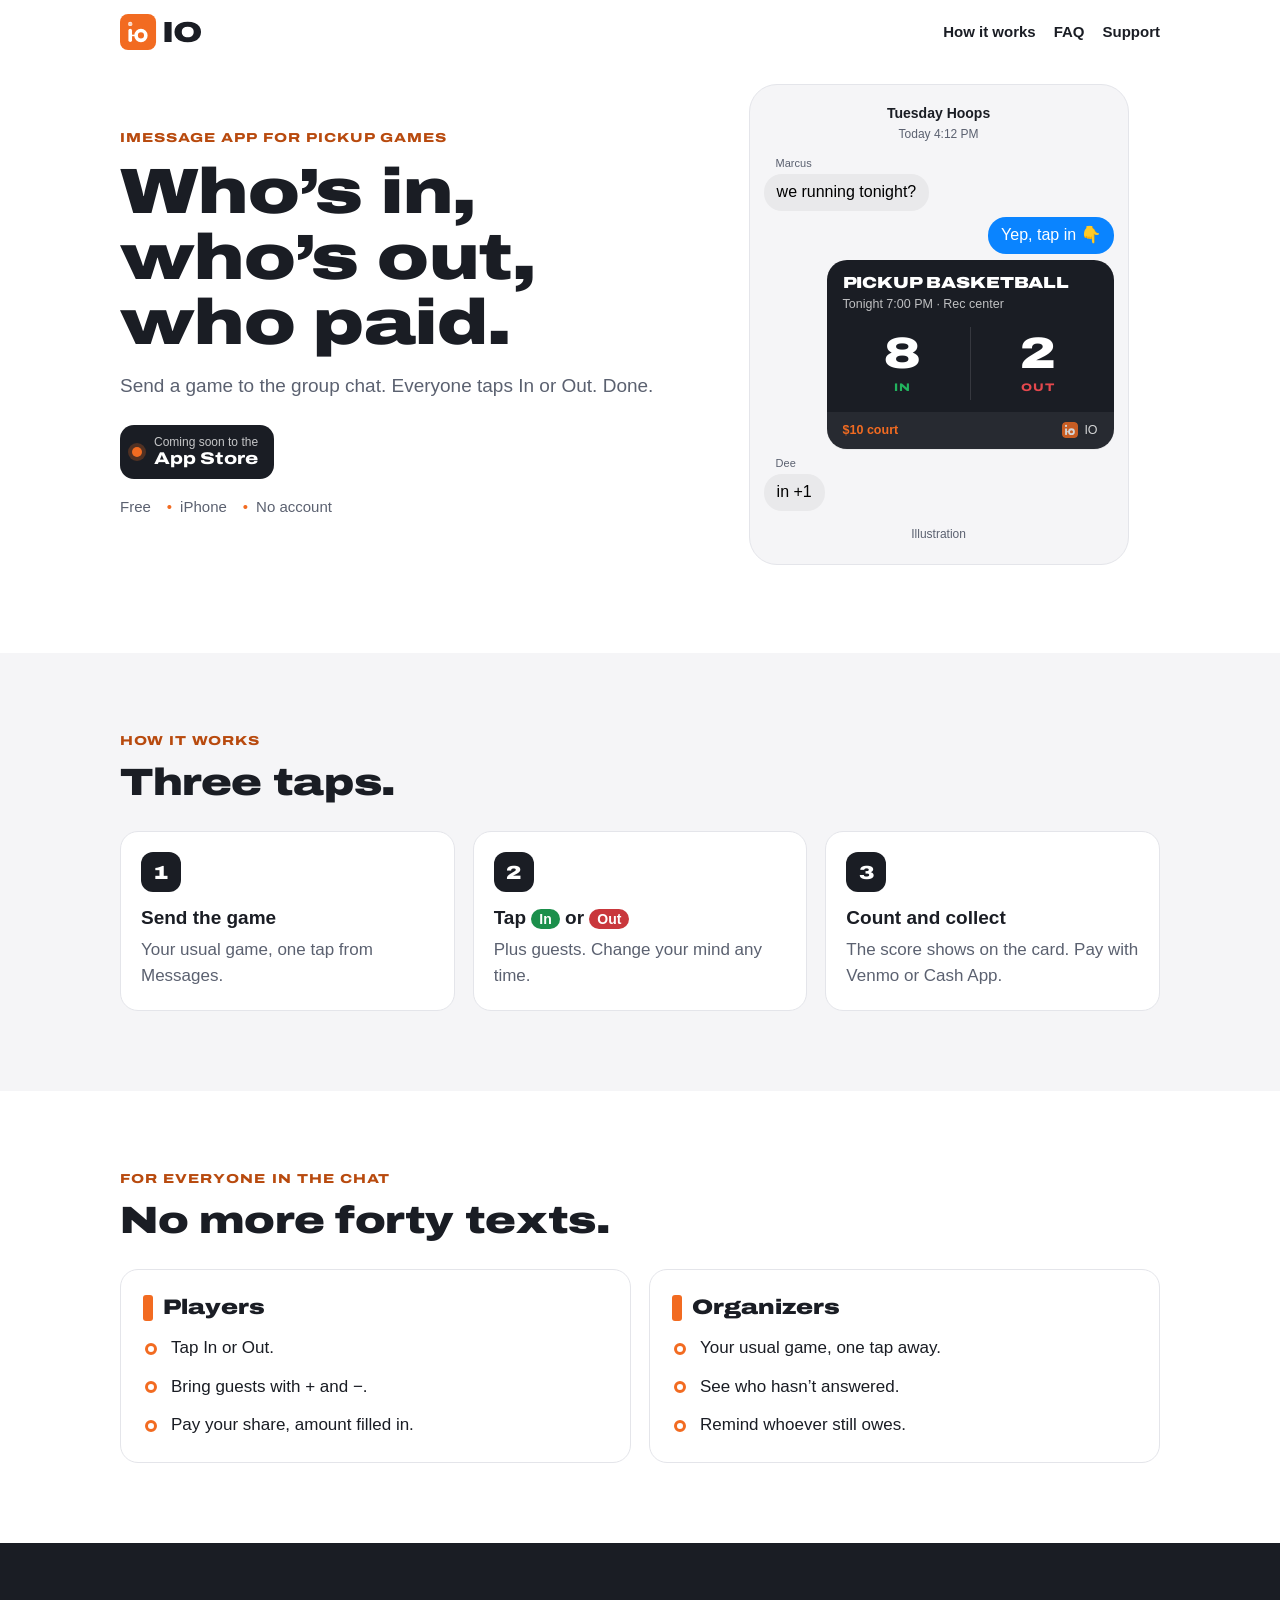
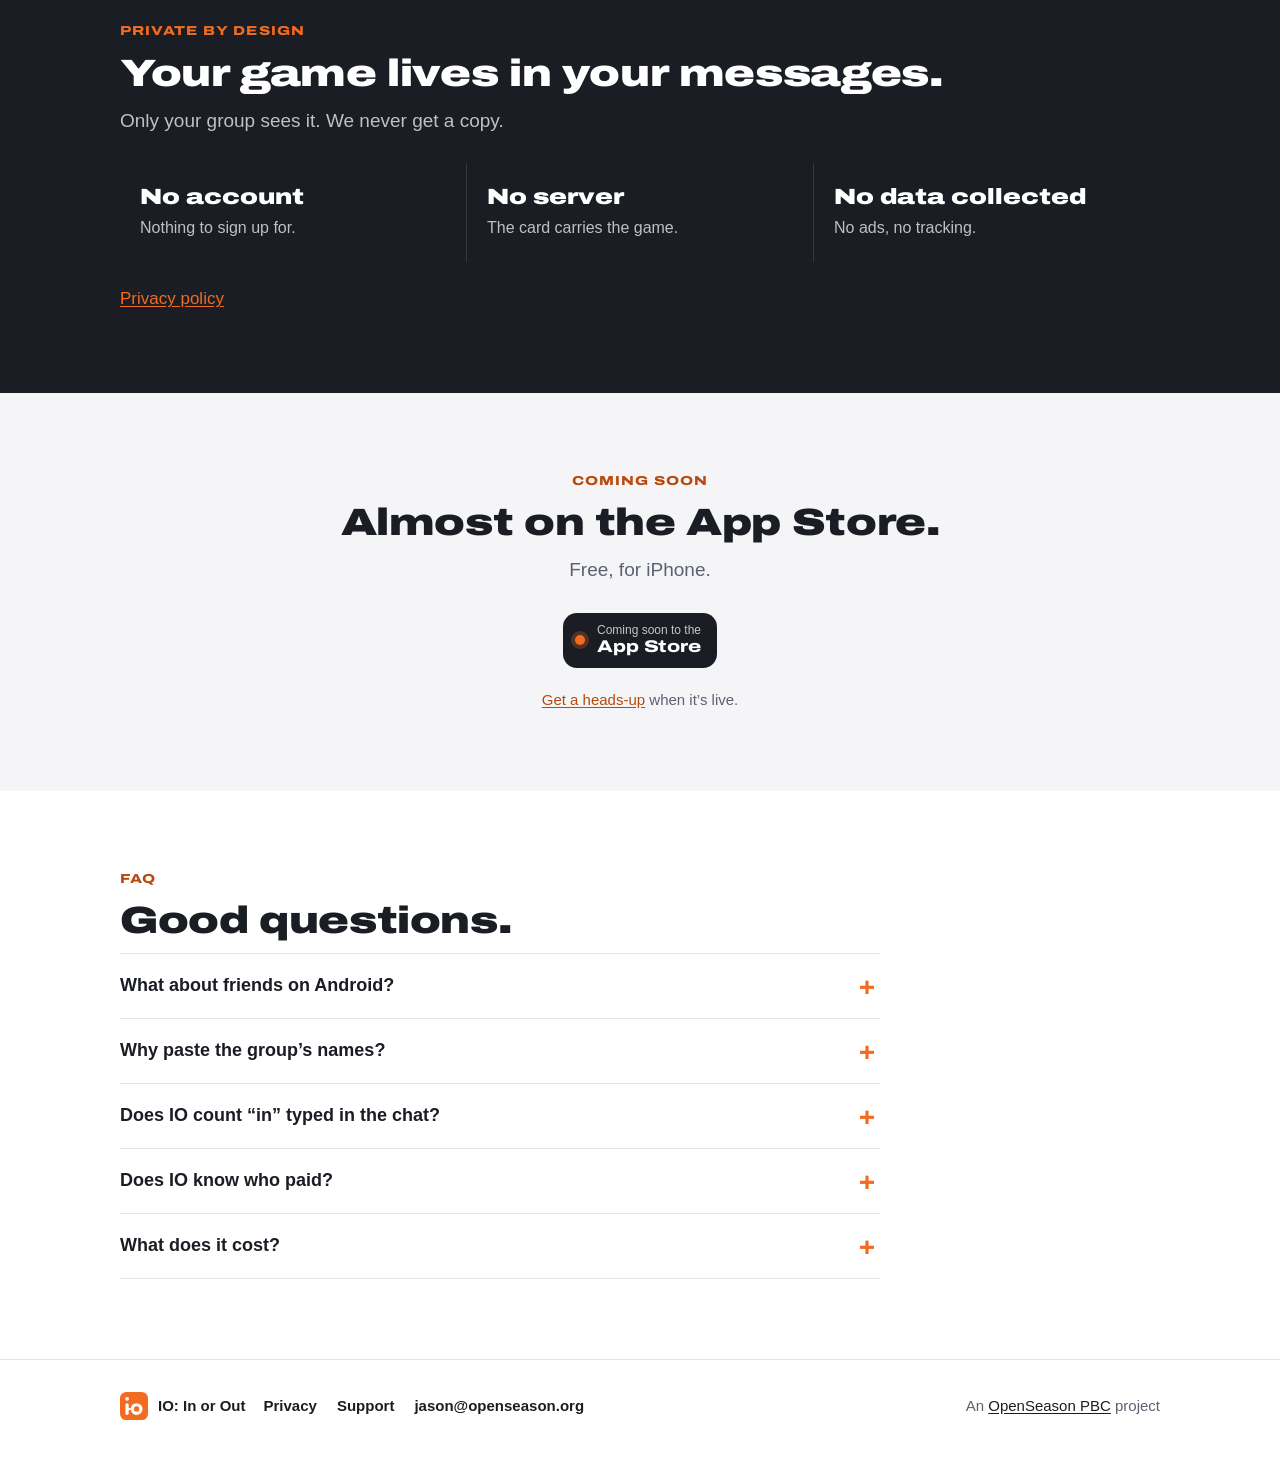
==== index.html @ 7cf680b1 "IO site for pickup.openseason.org" ====
<!doctype html>
<html lang="en">
<head>
<meta charset="utf-8">
<meta name="viewport" content="width=device-width, initial-scale=1, viewport-fit=cover">
<title>IO: In or Out · Pickup games in iMessage</title>
<meta name="description" content="Who's in, who's out, who paid. A free iMessage app for pickup games. No account, no data collected.">
<link rel="canonical" href="https://pickup.openseason.org/">
<meta name="theme-color" content="#F26B21">
<meta name="color-scheme" content="light dark">
<link rel="icon" href="/favicon.ico" sizes="any">
<link rel="icon" href="/favicon.svg" type="image/svg+xml">
<link rel="apple-touch-icon" href="/apple-touch-icon.png">
<meta property="og:type" content="website">
<meta property="og:site_name" content="IO">
<meta property="og:title" content="IO: In or Out · Pickup games in iMessage">
<meta property="og:description" content="Who's in, who's out, who paid. A free iMessage app for pickup games. No account, no data collected.">
<meta property="og:url" content="https://pickup.openseason.org/">
<meta property="og:image" content="https://pickup.openseason.org/og-image.png">
<meta property="og:image:width" content="1200">
<meta property="og:image:height" content="630">
<meta property="og:image:alt" content="IO: In or Out. Who's in, who's out, who paid. An iMessage app for pickup games.">
<meta name="twitter:card" content="summary_large_image">
<meta name="twitter:title" content="IO: In or Out · Pickup games in iMessage">
<meta name="twitter:description" content="Who's in, who's out, who paid. A free iMessage app for pickup games. No account, no data collected.">
<meta name="twitter:image" content="https://pickup.openseason.org/og-image.png">
<link rel="preload" href="/fonts/archivo-expanded.woff2" as="font" type="font/woff2" crossorigin>
<link rel="stylesheet" href="/assets/site.css">
</head>
<body>
<a class="skip" href="#main">Skip to content</a>
<header class="top">
  <div class="wrap">
    <a class="brand" href="/" aria-label="IO home">
      <img class="logo-light" src="/logo.svg" alt="IO" width="270" height="120">
      <img class="logo-dark" src="/logo-white.svg" alt="IO" width="270" height="120">
    </a>
    <nav aria-label="Main">
      <a class="hide-sm" href="/#how">How it works</a>
      <a class="hide-sm" href="/#faq">FAQ</a>
      <a href="/support/">Support</a>
    </nav>
  </div>
</header>

<main id="main">
<section class="hero" style="padding-top:20px">
  <div class="wrap">
    <div>
      <p class="eyebrow">iMessage app for pickup games</p>
      <h1>Who’s in, who’s out, who paid.</h1>
      <p class="lede">Send a game to the group chat. Everyone taps In or Out. Done.</p>
      <div class="soon" role="note" aria-label="Coming soon to the App Store">
  <span class="dot" aria-hidden="true"></span>
  <span><small>Coming soon to the</small><strong>App Store</strong></span>
</div>
      <ul class="facts">
        <li>Free</li><li>iPhone</li><li>No account</li>
      </ul>
    </div>
    <figure class="chat" role="img" aria-label="Illustration: an IO game card in a group chat showing 8 in and 2 out, with $10 court money.">
      <div class="chat-head" aria-hidden="true"><b>Tuesday Hoops</b>Today 4:12 PM</div>
      <div aria-hidden="true">
        <div class="msg"><span class="who">Marcus</span><span class="bub">we running tonight?</span></div>
        <div class="msg me"><span class="bub">Yep, tap in 👇</span></div>
        <div class="msg me">
          <div class="board">
            <div class="bt"><div class="t">PICKUP BASKETBALL</div><div class="s">Tonight 7:00 PM · Rec center</div></div>
            <div class="score"><div class="in"><b>8</b><span>IN</span></div><div class="out"><b>2</b><span>OUT</span></div></div>
            <div class="bf"><span class="cost">$10 court</span><span class="app"><img src="/favicon.svg" alt="">IO</span></div>
          </div>
        </div>
        <div class="msg"><span class="who">Dee</span><span class="bub">in +1</span></div>
      </div>
      <figcaption class="caption">Illustration</figcaption>
    </figure>
  </div>
</section>

<section id="how" class="alt">
  <div class="wrap">
    <p class="eyebrow">How it works</p>
    <h2>Three taps.</h2>
    <ol class="steps">
      <li><span class="n">1</span><h3>Send the game</h3><p>Your usual game, one tap from Messages.</p></li>
      <li><span class="n">2</span><h3>Tap <span class="pill in">In</span> or <span class="pill out">Out</span></h3><p>Plus guests. Change your mind any time.</p></li>
      <li><span class="n">3</span><h3>Count and collect</h3><p>The score shows on the card. Pay with Venmo or Cash App.</p></li>
    </ol>
  </div>
</section>

<section id="who">
  <div class="wrap">
    <p class="eyebrow">For everyone in the chat</p>
    <h2>No more forty texts.</h2>
    <div class="two">
      <div class="panel">
        <h3><span class="tag" aria-hidden="true"></span>Players</h3>
        <ul class="ticks">
          <li>Tap In or Out.</li>
          <li>Bring guests with + and −.</li>
          <li>Pay your share, amount filled in.</li>
        </ul>
      </div>
      <div class="panel">
        <h3><span class="tag" aria-hidden="true"></span>Organizers</h3>
        <ul class="ticks">
          <li>Your usual game, one tap away.</li>
          <li>See who hasn’t answered.</li>
          <li>Remind whoever still owes.</li>
        </ul>
      </div>
    </div>
  </div>
</section>

<section id="private" class="private">
  <div class="wrap">
    <p class="eyebrow">Private by design</p>
    <h2>Your game lives in your messages.</h2>
    <p class="lede">Only your group sees it. We never get a copy.</p>
    <div class="trio">
      <div><b>No account</b><p>Nothing to sign up for.</p></div>
      <div><b>No server</b><p>The card carries the game.</p></div>
      <div><b>No data collected</b><p>No ads, no tracking.</p></div>
    </div>
    <p style="margin:0"><a href="/privacy/">Privacy policy</a></p>
  </div>
</section>

<section id="soon" class="cta alt">
  <div class="wrap">
    <p class="eyebrow">Coming soon</p>
    <h2>Almost on the App Store.</h2>
    <p class="lede">Free, for iPhone.</p>
    <div class="soon" role="note" aria-label="Coming soon to the App Store">
  <span class="dot" aria-hidden="true"></span>
  <span><small>Coming soon to the</small><strong>App Store</strong></span>
</div>
    <p class="muted" style="margin:20px 0 0;font-size:15px"><a href="mailto:jason@openseason.org?subject=Tell%20me%20when%20IO%20launches">Get a heads-up</a> when it’s live.</p>
  </div>
</section>

<section id="faq">
  <div class="wrap">
    <p class="eyebrow">FAQ</p>
    <h2>Good questions.</h2>
    <div class="faq">
      <details><summary>What about friends on Android?</summary>
        <p>They can’t open the card. The roster and pay reminders go out as plain text, so they still see them.</p></details>
      <details><summary>Why paste the group’s names?</summary>
        <p>Messages doesn’t share names with apps. Paste them once to see who hasn’t answered.</p></details>
      <details><summary>Does IO count “in” typed in the chat?</summary>
        <p>No, apps can’t read the chat. The organizer can mark that person In.</p></details>
      <details><summary>Does IO know who paid?</summary>
        <p>No. IO never touches money, so “paid” is self-reported.</p></details>
      <details><summary>What does it cost?</summary>
        <p>Nothing. IO is free, for iPhone.</p></details>
    </div>
  </div>
</section>
</main>
<footer>
  <div class="wrap">
    <a class="mini" href="/"><img src="/favicon.svg" alt="" width="28" height="28">IO: In or Out</a>
    <nav aria-label="Footer">
      <a href="/privacy/">Privacy</a>
      <a href="/support/">Support</a>
      <a href="mailto:jason@openseason.org">jason@openseason.org</a>
    </nav>
    <p class="org" style="margin:0">An <a href="https://openseason.org">OpenSeason PBC</a> project</p>
  </div>
</footer>
</body>
</html>
---- assets/site.css ----
/* IO: pickup.openseason.org. Tokens mirror Extension/Theme.swift. */
@font-face {
  font-family: "IO Jersey";
  src: url("/fonts/archivo-expanded.woff2") format("woff2");
  font-weight: 700 900;
  font-stretch: 125%;
  font-display: swap;
}
:root {
  --ball: #F26B21;          /* the one brand color */
  --ball-text: #B84A0E;     /* ball orange darkened for text on light (AA) */
  --in: #22B35E;            /* only ever means In */
  --out: #E5484D;           /* only ever means Out */
  --board: #1A1D24;         /* scoreboard strip + bubble */
  --ink: #1A1D24;
  --muted: #5B6170;
  --bg: #FFFFFF;
  --bg-2: #F5F5F7;
  --line: #E4E5EA;
  --card: #FFFFFF;
  --jersey: "IO Jersey", -apple-system, BlinkMacSystemFont, "Helvetica Neue", Arial, sans-serif;
  --body: -apple-system, BlinkMacSystemFont, "Segoe UI", "Helvetica Neue", Arial, sans-serif;
  --r: 18px;
  color-scheme: light dark;
}
@media (prefers-color-scheme: dark) {
  :root { --ink: #F2F3F5; --muted: #A3A8B4; --bg: #121419; --bg-2: #1A1D24; --line: #2A2E38; --card: #1A1D24; --ball-text: #F26B21; --board: #0B0C10; }
}
* { box-sizing: border-box; }
html { -webkit-text-size-adjust: 100%; scroll-behavior: smooth; }
body { margin: 0; background: var(--bg); color: var(--ink); font: 17px/1.55 var(--body); -webkit-font-smoothing: antialiased; }
img, svg { display: block; max-width: 100%; }
a { color: var(--ball-text); text-underline-offset: 2px; }
a:focus-visible, summary:focus-visible { outline: 3px solid var(--ball); outline-offset: 3px; border-radius: 6px; }
.wrap { width: 100%; max-width: 1080px; margin: 0 auto; padding: 0 20px; padding-left: max(20px, env(safe-area-inset-left)); padding-right: max(20px, env(safe-area-inset-right)); }
.skip { position: absolute; left: -999px; }
.skip:focus { left: 12px; top: 12px; background: var(--bg); padding: 8px 12px; z-index: 10; }

/* type */
.jersey, h1, h2 { font-family: var(--jersey); font-weight: 900; font-stretch: 125%; letter-spacing: -0.01em; }
h1 { font-size: clamp(36px, 10.5vw, 64px); line-height: 1.02; margin: 0 0 16px; text-wrap: balance; }
h2 { font-size: clamp(26px, 7vw, 38px); line-height: 1.08; margin: 0 0 12px; text-wrap: balance; }
h3 { font-size: 19px; line-height: 1.3; margin: 0 0 6px; }
.lede { font-size: 19px; color: var(--muted); margin: 0 0 24px; max-width: 34em; }
.eyebrow { font: 800 13px/1.35 var(--jersey); font-stretch: 125%; text-transform: uppercase; letter-spacing: 0.08em; color: var(--ball-text); margin: 0 0 12px; }
.muted { color: var(--muted); }

/* header */
.top { padding-top: max(14px, env(safe-area-inset-top)); padding-bottom: 14px; }
.top .wrap { display: flex; align-items: center; justify-content: space-between; gap: 12px; }
.brand { display: inline-flex; align-items: center; text-decoration: none; }
.brand img { height: 36px; width: auto; }
.brand .logo-dark { display: none; }
@media (prefers-color-scheme: dark) { .brand .logo-light { display: none; } .brand .logo-dark { display: block; } }
.top nav { display: flex; gap: 18px; font-size: 15px; font-weight: 600; }
.top nav a { color: var(--ink); text-decoration: none; }
.top nav a:hover { color: var(--ball-text); }
.top nav .hide-sm { display: none; }
@media (min-width: 640px) { .top nav .hide-sm { display: inline; } }

/* soon badge (not an Apple badge, no store link) */
.soon { display: inline-flex; align-items: center; gap: 12px; background: var(--board); color: #fff; border-radius: 14px; padding: 10px 16px 10px 12px; text-decoration: none; }
@media (prefers-color-scheme: dark) { .soon { box-shadow: inset 0 0 0 1px #2A2E38; } }
.soon .dot { width: 10px; height: 10px; border-radius: 50%; background: var(--ball); box-shadow: 0 0 0 4px rgba(242,107,33,.25); flex: none; }
.soon small { display: block; font-size: 12px; line-height: 1.2; opacity: .75; }
.soon strong { display: block; font: 800 17px/1.2 var(--jersey); font-stretch: 125%; letter-spacing: -0.01em; }
.facts { list-style: none; padding: 0; margin: 16px 0 0; display: flex; flex-wrap: wrap; gap: 8px 16px; font-size: 15px; color: var(--muted); }
.facts li::before { content: "•"; color: var(--ball); margin-right: 8px; }
.facts li:first-child::before { content: none; margin: 0; }

/* hero */
.hero { padding: 20px 0 56px; }
.hero .wrap { display: grid; gap: 40px; align-items: center; }
@media (min-width: 900px) { .hero { padding: 48px 0 88px; } .hero .wrap { grid-template-columns: 1.1fr 0.9fr; gap: 56px; } }
h1 .o { color: var(--ball); }

/* chat mock */
.chat { background: var(--bg-2); border-radius: 28px; padding: 18px 14px 20px; max-width: 380px; width: 100%; margin: 0 auto; border: 1px solid var(--line); }
.chat-head { text-align: center; font-size: 12px; color: var(--muted); margin-bottom: 12px; }
.chat-head b { display: block; color: var(--ink); font-size: 14px; }
.msg { display: flex; flex-direction: column; margin: 6px 0; }
.msg .who { font-size: 11px; color: var(--muted); margin: 0 0 2px 12px; }
.bub { max-width: 78%; padding: 8px 13px; border-radius: 18px; font-size: 16px; line-height: 1.3; background: #E9E9EB; color: #000; align-self: flex-start; }
.msg.me { align-items: flex-end; }
.msg.me .bub { background: #0A84FF; color: #fff; align-self: flex-end; }
@media (prefers-color-scheme: dark) { .bub { background: #26262A; color: #fff; } }
.board { align-self: flex-end; width: 82%; background: var(--board); color: #fff; border-radius: 20px; overflow: hidden; font-family: var(--jersey); font-stretch: 125%; box-shadow: 0 1px 0 rgba(0,0,0,.05); }
@media (prefers-color-scheme: dark) { .board { box-shadow: inset 0 0 0 1px #2A2E38; } }
.board .bt { padding: 14px 16px 6px; }
.board .bt .t { font-weight: 900; font-size: 16px; line-height: 1.15; letter-spacing: -0.01em; }
.board .bt .s { font-family: var(--body); font-size: 12.5px; opacity: .72; margin-top: 3px; }
.board .score { display: grid; grid-template-columns: 1fr 1fr; gap: 0; padding: 6px 8px 12px; }
.board .score div { text-align: center; padding: 4px 0; }
.board .score div + div { border-left: 1px solid rgba(255,255,255,.12); }
.board .score b { display: block; font-weight: 900; font-size: 44px; line-height: 1; font-variant-numeric: tabular-nums; }
.board .score span { display: block; font-size: 11px; font-weight: 800; letter-spacing: .12em; margin-top: 4px; }
.board .score .in span { color: var(--in); }
.board .score .out span { color: var(--out); }
.board .bf { display: flex; justify-content: space-between; align-items: center; background: rgba(255,255,255,.06); padding: 9px 16px; font-family: var(--body); font-size: 12.5px; }
.board .bf .cost { color: var(--ball); font-weight: 700; }
.board .bf .app { display: inline-flex; align-items: center; gap: 6px; opacity: .8; }
.board .bf .app img { width: 16px; height: 16px; border-radius: 4px; }
.chat .caption { text-align: center; font-size: 12px; color: var(--muted); margin: 14px 0 0; }

/* sections */
section { padding: 56px 0; }
@media (min-width: 900px) { section { padding: 80px 0; } }
.alt { background: var(--bg-2); }
.steps { list-style: none; margin: 28px 0 0; padding: 0; display: grid; gap: 14px; counter-reset: s; }
@media (min-width: 760px) { .steps { grid-template-columns: repeat(3, 1fr); gap: 18px; } }
.steps li { background: var(--card); border: 1px solid var(--line); border-radius: var(--r); padding: 20px; }
.steps .n { display: inline-grid; place-items: center; width: 40px; height: 40px; border-radius: 12px; background: var(--board); color: #fff; font: 900 19px/1 var(--jersey); font-stretch: 125%; margin-bottom: 14px; }
.steps p { margin: 0; color: var(--muted); }
.pill { display: inline-block; padding: 1px 8px; border-radius: 999px; font-weight: 700; font-size: 14px; color: #fff; }
.pill.in { background: #1B8F4B; }
.pill.out { background: #C9373C; }

.two { display: grid; gap: 18px; margin-top: 28px; }
@media (min-width: 760px) { .two { grid-template-columns: 1fr 1fr; } }
.panel { background: var(--card); border: 1px solid var(--line); border-radius: var(--r); padding: 24px 22px; }
.panel h3 { font-family: var(--jersey); font-stretch: 125%; font-weight: 900; font-size: 21px; display: flex; align-items: center; gap: 10px; margin-bottom: 14px; }
.panel h3 .tag { width: 10px; height: 26px; border-radius: 3px; background: var(--ball); }
.ticks { list-style: none; margin: 0; padding: 0; display: grid; gap: 12px; }
.ticks li { position: relative; padding-left: 28px; }
.ticks li::before { content: ""; position: absolute; left: 2px; top: .45em; width: 12px; height: 12px; border-radius: 50%; border: 3px solid var(--ball); box-sizing: border-box; }

/* private */
.private { background: var(--board); color: #fff; }
.private .eyebrow { color: var(--ball); }
.private h2 { color: #fff; }
.private .lede { color: rgba(255,255,255,.72); }
.private a { color: var(--ball); }
.trio { display: grid; gap: 1px; background: rgba(255,255,255,.12); border-radius: var(--r); overflow: hidden; margin: 28px 0 24px; }
@media (min-width: 760px) { .trio { grid-template-columns: repeat(3, 1fr); } }
.trio div { background: var(--board); padding: 22px 20px; }
.trio b { display: block; font: 900 22px/1.1 var(--jersey); font-stretch: 125%; margin-bottom: 6px; }
.trio p { margin: 0; color: rgba(255,255,255,.72); font-size: 16px; }
.trio .zero { color: var(--ball); }

/* soon block */
.cta { text-align: center; }
.cta .lede { margin-left: auto; margin-right: auto; }
.cta .soon { margin: 4px auto 0; }

/* faq */
.faq { max-width: 760px; }
.faq details { border-bottom: 1px solid var(--line); }
.faq details:first-of-type { border-top: 1px solid var(--line); }
.faq summary { cursor: pointer; list-style: none; padding: 18px 36px 18px 0; font-weight: 700; font-size: 18px; position: relative; }
.faq summary::-webkit-details-marker { display: none; }
.faq summary::after { content: "+"; position: absolute; right: 4px; top: 50%; transform: translateY(-50%); font: 900 24px/1 var(--jersey); color: var(--ball); }
.faq details[open] summary::after { content: "−"; }
.faq details p { margin: 0 0 18px; color: var(--muted); }

/* footer */
footer { border-top: 1px solid var(--line); padding: 32px 0 calc(40px + env(safe-area-inset-bottom)); font-size: 15px; color: var(--muted); }
footer .wrap { display: grid; gap: 18px; }
@media (min-width: 760px) { footer .wrap { grid-template-columns: auto 1fr auto; align-items: center; } }
footer .mini { display: flex; align-items: center; gap: 10px; color: var(--ink); font-weight: 700; text-decoration: none; }
footer .mini img { width: 28px; height: 28px; }
footer nav { display: flex; flex-wrap: wrap; gap: 8px 20px; }
footer nav a { color: var(--ink); text-decoration: none; font-weight: 600; }
footer nav a:hover { color: var(--ball-text); }
footer .org a { color: var(--ink); }

/* document pages */
.doc { max-width: 680px; padding-top: 24px; padding-bottom: 72px; }
.doc h1 { font-size: clamp(32px, 9vw, 46px); }
.doc h2 { font-size: 22px; margin: 36px 0 8px; }
.doc .meta { color: var(--muted); margin: 0 0 28px; }
.doc p, .doc li { max-width: 38em; }
.doc ol, .doc ul { padding-left: 1.3em; }
.doc li { margin: 6px 0; }
.box { background: var(--bg-2); border: 1px solid var(--line); border-radius: var(--r); padding: 20px; margin: 24px 0; }
.box p { margin: 0 0 12px; }
.box p:last-child { margin: 0; }
.btn { display: inline-flex; align-items: center; justify-content: center; min-height: 52px; padding: 0 22px; border-radius: 14px; background: var(--board); color: #fff; text-decoration: none; font: 800 17px/1 var(--jersey); font-stretch: 125%; }
@media (prefers-color-scheme: dark) { .btn { background: var(--ball); color: #1A1D24; } }
.btn.alt2 { background: transparent; color: var(--ink); box-shadow: inset 0 0 0 2px var(--line); }
.btns { display: flex; flex-wrap: wrap; gap: 12px; margin: 24px 0 0; }
table.limits { width: 100%; border-collapse: collapse; font-size: 16px; margin: 12px 0; }
table.limits th, table.limits td { text-align: left; vertical-align: top; padding: 12px 10px 12px 0; border-bottom: 1px solid var(--line); }
table.limits th { font-size: 13px; text-transform: uppercase; letter-spacing: .06em; color: var(--muted); }
@media (max-width: 560px) {
  table.limits thead { display: none; }
  table.limits tr { display: block; border-bottom: 1px solid var(--line); padding: 12px 0; }
  table.limits td { display: block; border: 0; padding: 2px 0; }
  table.limits td:first-child { font-weight: 700; }
}
.center-page { min-height: 70vh; display: grid; align-content: center; padding-top: 24px; padding-bottom: 64px; }
.center-page .markbig { width: 96px; height: 96px; margin-bottom: 24px; }
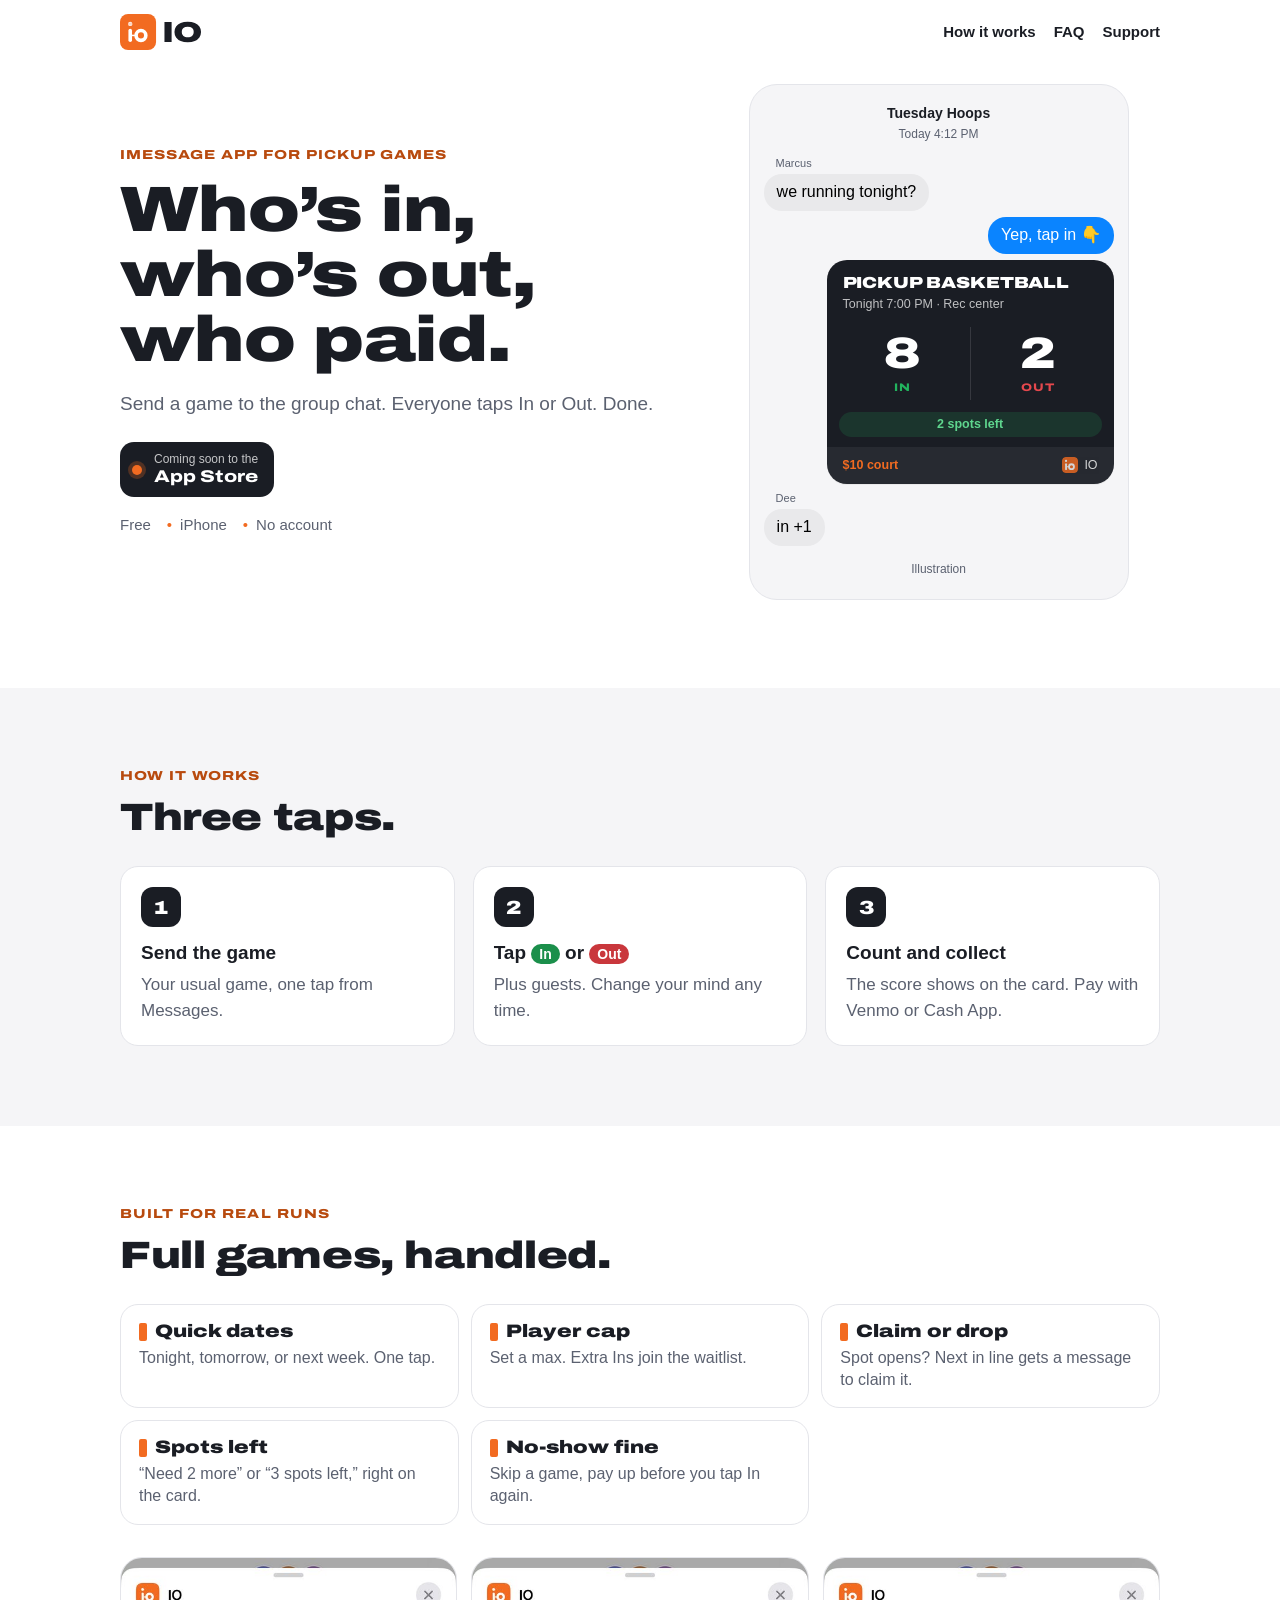
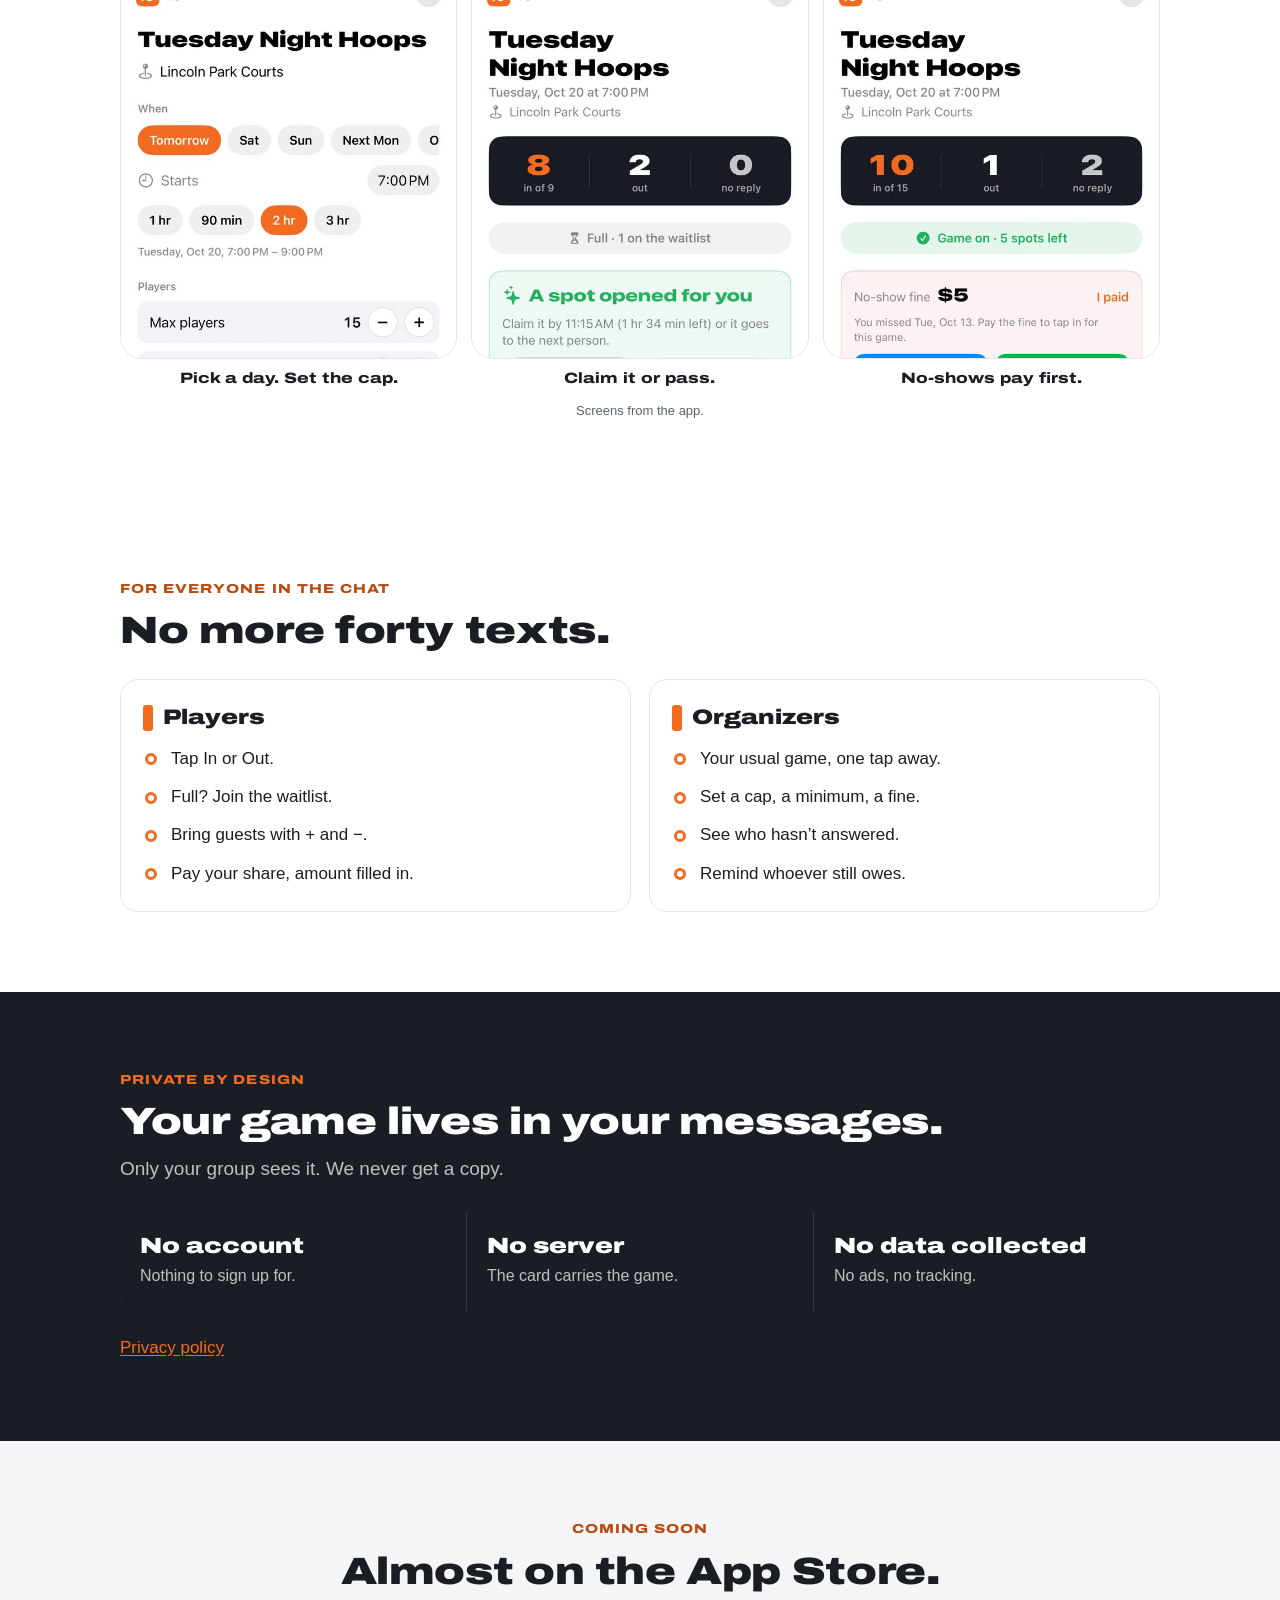
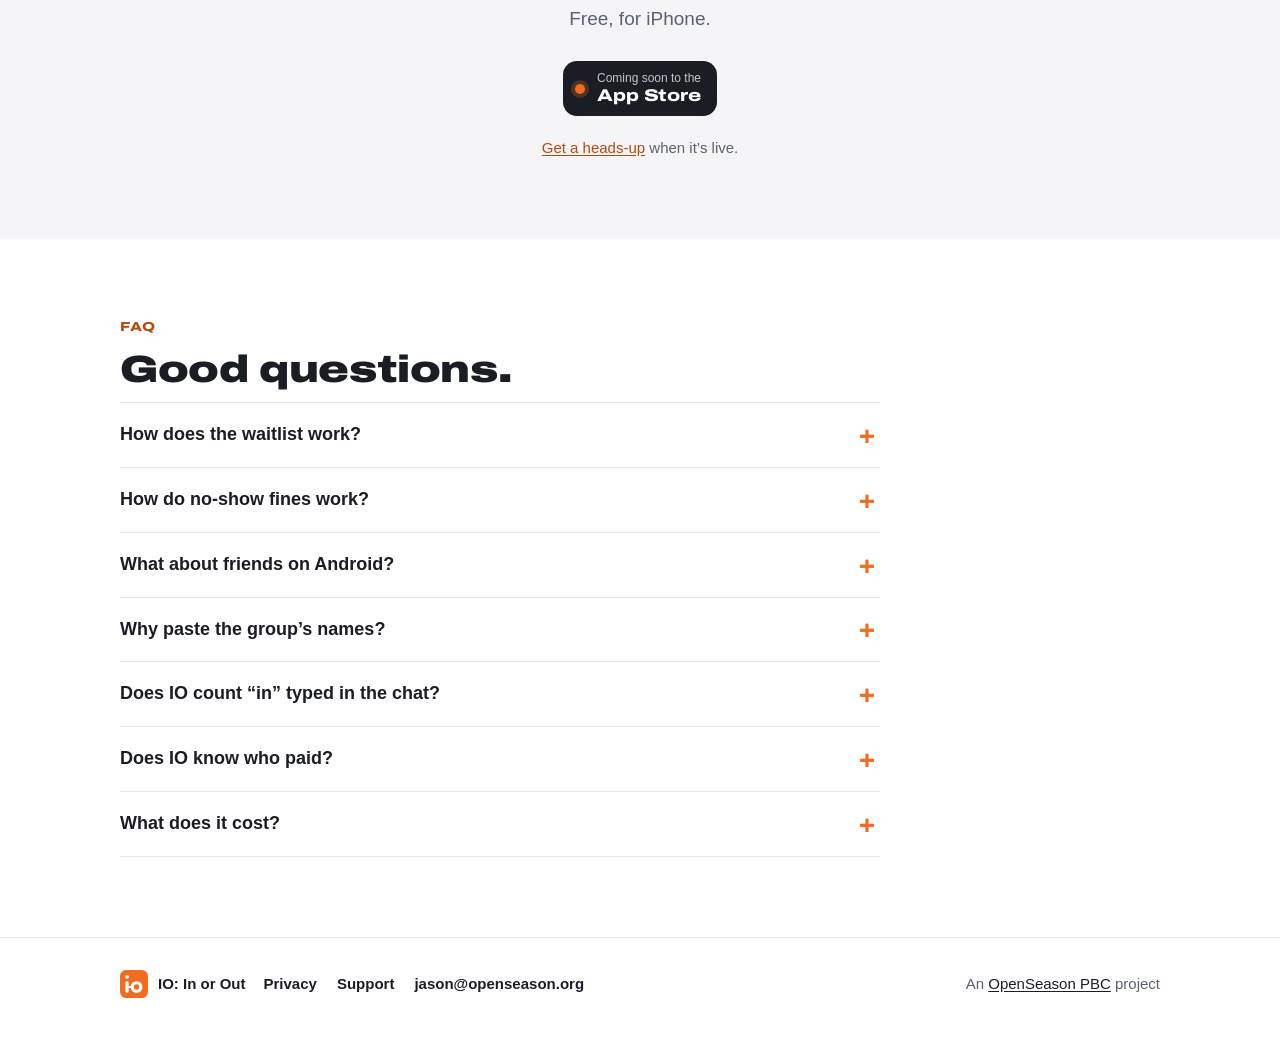
==== commit dd96cb76: "Home: waitlist, claim-or-drop, spots left, no-show fines, quick dates; support FAQ for waitlist and " ====
--- a/index.html
+++ b/index.html
@@ -58,7 +58,7 @@
         <li>Free</li><li>iPhone</li><li>No account</li>
       </ul>
     </div>
-    <figure class="chat" role="img" aria-label="Illustration: an IO game card in a group chat showing 8 in and 2 out, with $10 court money.">
+    <figure class="chat" role="img" aria-label="Illustration: an IO game card in a group chat showing 8 in and 2 out, 2 spots left, with $10 court money.">
       <div class="chat-head" aria-hidden="true"><b>Tuesday Hoops</b>Today 4:12 PM</div>
       <div aria-hidden="true">
         <div class="msg"><span class="who">Marcus</span><span class="bub">we running tonight?</span></div>
@@ -67,6 +67,7 @@
           <div class="board">
             <div class="bt"><div class="t">PICKUP BASKETBALL</div><div class="s">Tonight 7:00 PM · Rec center</div></div>
             <div class="score"><div class="in"><b>8</b><span>IN</span></div><div class="out"><b>2</b><span>OUT</span></div></div>
+            <div class="bs">2 spots left</div>
             <div class="bf"><span class="cost">$10 court</span><span class="app"><img src="/favicon.svg" alt="">IO</span></div>
           </div>
         </div>
@@ -89,6 +90,26 @@
   </div>
 </section>
 
+<section id="features">
+  <div class="wrap">
+    <p class="eyebrow">Built for real runs</p>
+    <h2>Full games, handled.</h2>
+    <ul class="feats">
+      <li><b>Quick dates</b><span>Tonight, tomorrow, or next week. One tap.</span></li>
+      <li><b>Player cap</b><span>Set a max. Extra Ins join the waitlist.</span></li>
+      <li><b>Claim or drop</b><span>Spot opens? Next in line gets a message to claim it.</span></li>
+      <li><b>Spots left</b><span>“Need 2 more” or “3 spots left,” right on the card.</span></li>
+      <li><b>No-show fine</b><span>Skip a game, pay up before you tap In again.</span></li>
+    </ul>
+    <div class="shots">
+      <figure><img src="/assets/shots/pick.jpg" width="600" height="716" loading="lazy" alt="IO's new-game form: day chips for Tomorrow, Sat, Sun and Next Mon, a start time, Max players 15 and Needed to play 10."><figcaption>Pick a day. Set the cap.</figcaption></figure>
+      <figure><img src="/assets/shots/claim.jpg" width="600" height="716" loading="lazy" alt="A waitlisted player's card: A spot opened for you. Claim it by 11:15 AM, with Claim spot and Drop buttons."><figcaption>Claim it or pass.</figcaption></figure>
+      <figure><img src="/assets/shots/fine.jpg" width="600" height="716" loading="lazy" alt="A player's card with a $5 no-show fine and Pay with Venmo and Pay with Cash App buttons in place of In."><figcaption>No-shows pay first.</figcaption></figure>
+    </div>
+    <p class="muted shots-note">Screens from the app.</p>
+  </div>
+</section>
+
 <section id="who">
   <div class="wrap">
     <p class="eyebrow">For everyone in the chat</p>
@@ -98,6 +119,7 @@
         <h3><span class="tag" aria-hidden="true"></span>Players</h3>
         <ul class="ticks">
           <li>Tap In or Out.</li>
+          <li>Full? Join the waitlist.</li>
           <li>Bring guests with + and −.</li>
           <li>Pay your share, amount filled in.</li>
         </ul>
@@ -106,6 +128,7 @@
         <h3><span class="tag" aria-hidden="true"></span>Organizers</h3>
         <ul class="ticks">
           <li>Your usual game, one tap away.</li>
+          <li>Set a cap, a minimum, a fine.</li>
           <li>See who hasn’t answered.</li>
           <li>Remind whoever still owes.</li>
         </ul>
@@ -146,6 +169,10 @@
     <p class="eyebrow">FAQ</p>
     <h2>Good questions.</h2>
     <div class="faq">
+      <details><summary>How does the waitlist work?</summary>
+        <p>When a spot opens, the next person gets a message and 2 hours to claim it (30 minutes close to game time). If they don’t, it passes on.</p></details>
+      <details><summary>How do no-show fines work?</summary>
+        <p>The organizer marks who didn’t show. They pay the fine before they can tap In again in that group chat.</p></details>
       <details><summary>What about friends on Android?</summary>
         <p>They can’t open the card. The roster and pay reminders go out as plain text, so they still see them.</p></details>
       <details><summary>Why paste the group’s names?</summary>
--- a/assets/site.css
+++ b/assets/site.css
@@ -96,6 +96,7 @@
 .board .score span { display: block; font-size: 11px; font-weight: 800; letter-spacing: .12em; margin-top: 4px; }
 .board .score .in span { color: var(--in); }
 .board .score .out span { color: var(--out); }
+.board .bs { margin: 0 12px 10px; padding: 5px 0; border-radius: 999px; text-align: center; font: 700 12.5px/1.2 var(--body); color: #5FD68E; background: rgba(34,179,94,.16); }
 .board .bf { display: flex; justify-content: space-between; align-items: center; background: rgba(255,255,255,.06); padding: 9px 16px; font-family: var(--body); font-size: 12.5px; }
 .board .bf .cost { color: var(--ball); font-weight: 700; }
 .board .bf .app { display: inline-flex; align-items: center; gap: 6px; opacity: .8; }
@@ -115,6 +116,18 @@
 .pill.in { background: #1B8F4B; }
 .pill.out { background: #C9373C; }
 
+/* features: one short line each */
+.feats { list-style: none; margin: 28px 0 0; padding: 0; display: grid; gap: 12px; grid-template-columns: repeat(auto-fit, minmax(290px, 1fr)); }
+.feats li { background: var(--card); border: 1px solid var(--line); border-radius: var(--r); padding: 16px 18px; }
+.feats b { display: flex; align-items: center; gap: 8px; font: 900 18px/1.2 var(--jersey); font-stretch: 125%; margin-bottom: 4px; }
+.feats b::before { content: ""; width: 8px; height: 18px; border-radius: 2px; background: var(--ball); flex: none; }
+.feats span { display: block; color: var(--muted); font-size: 16px; line-height: 1.4; }
+.shots { display: grid; gap: 14px; margin: 28px -20px 0; padding: 0 20px 6px; grid-auto-flow: column; grid-auto-columns: 74%; overflow-x: auto; scroll-snap-type: x mandatory; -webkit-overflow-scrolling: touch; }
+@media (min-width: 700px) { .shots { grid-auto-flow: row; grid-template-columns: repeat(3, 1fr); grid-auto-columns: auto; overflow: visible; margin: 32px 0 0; padding: 0; } }
+.shots figure { margin: 0; scroll-snap-align: start; }
+.shots img { width: 100%; height: auto; border-radius: 22px; border: 1px solid var(--line); background: #fff; }
+.shots figcaption { text-align: center; font: 800 15px/1.3 var(--jersey); font-stretch: 125%; margin-top: 10px; }
+.shots-note { font-size: 13px; text-align: center; margin: 12px 0 0; }
 .two { display: grid; gap: 18px; margin-top: 28px; }
 @media (min-width: 760px) { .two { grid-template-columns: 1fr 1fr; } }
 .panel { background: var(--card); border: 1px solid var(--line); border-radius: var(--r); padding: 24px 22px; }
@@ -189,3 +202,6 @@
 }
 .center-page { min-height: 70vh; display: grid; align-content: center; padding-top: 24px; padding-bottom: 64px; }
 .center-page .markbig { width: 96px; height: 96px; margin-bottom: 24px; }
+.qa { margin: 12px 0 0; }
+.qa dt { font-weight: 700; margin: 16px 0 2px; }
+.qa dd { margin: 0; color: var(--muted); max-width: 38em; }
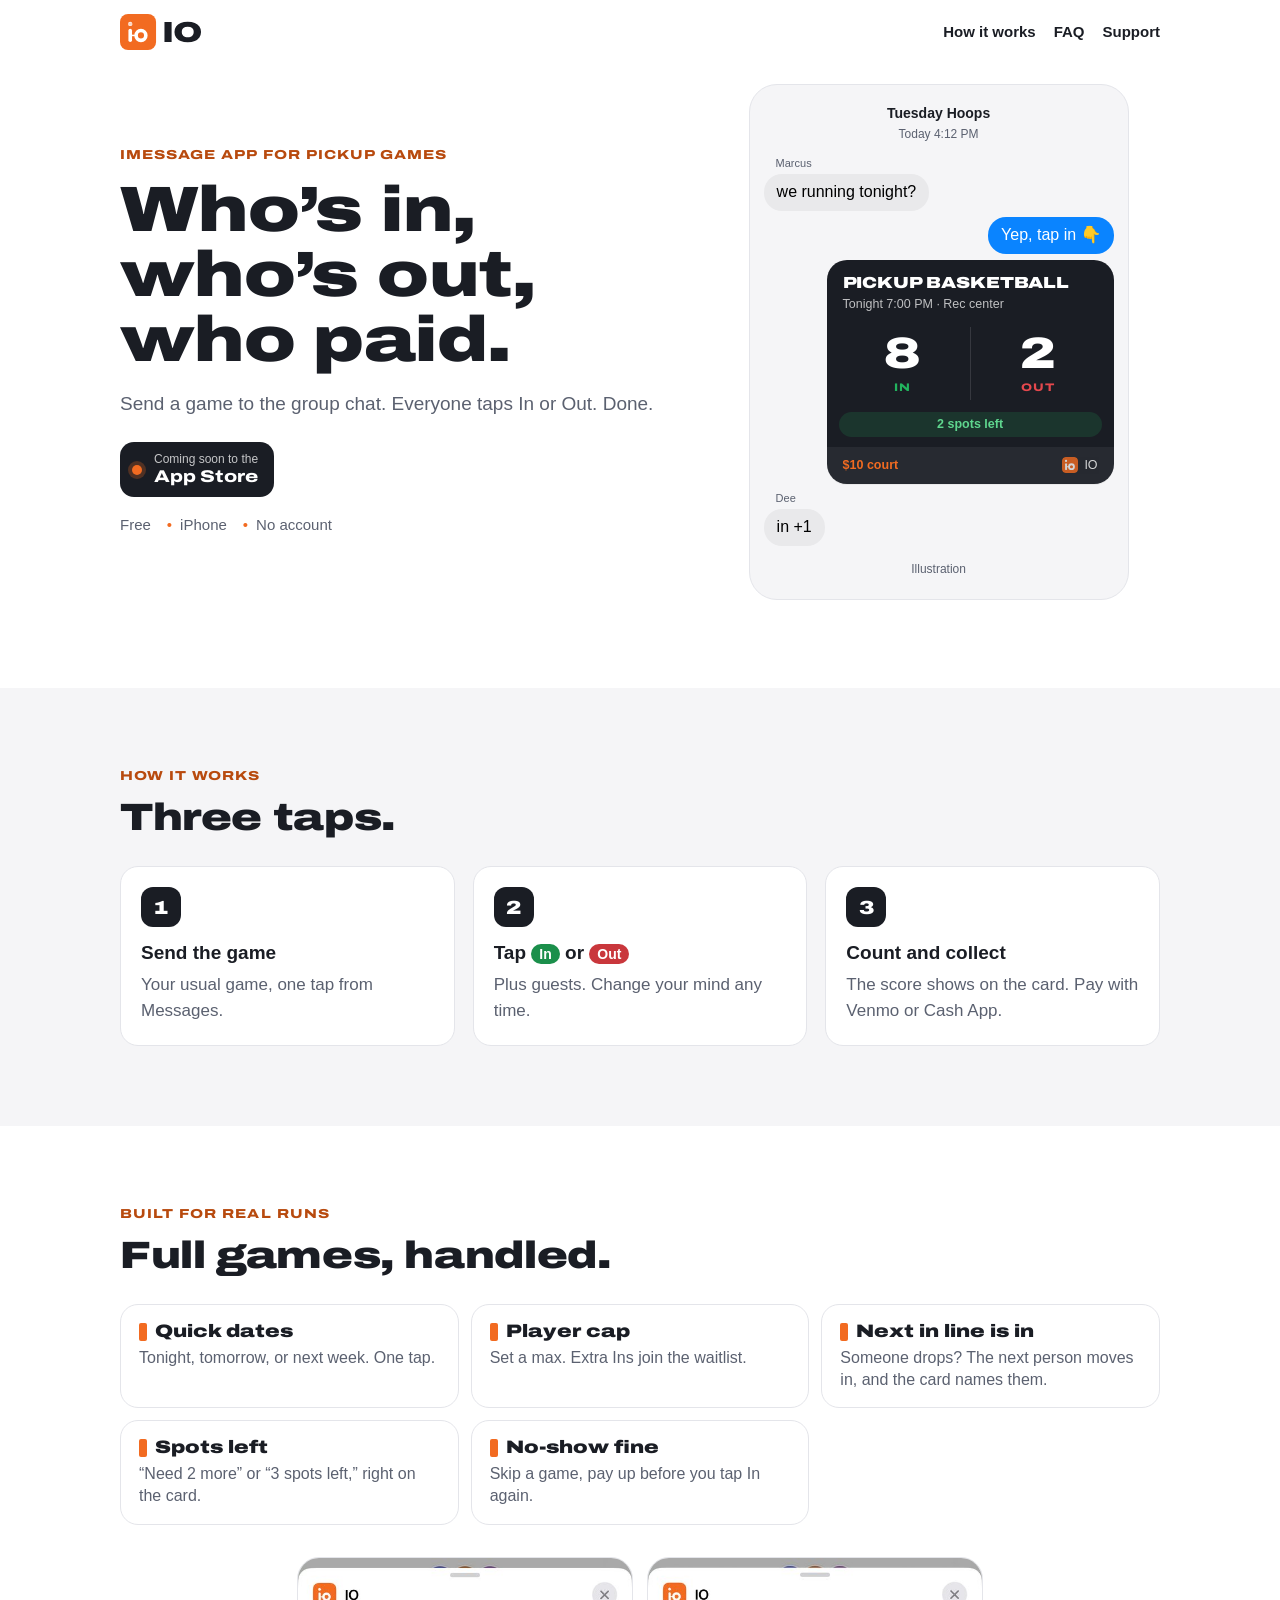
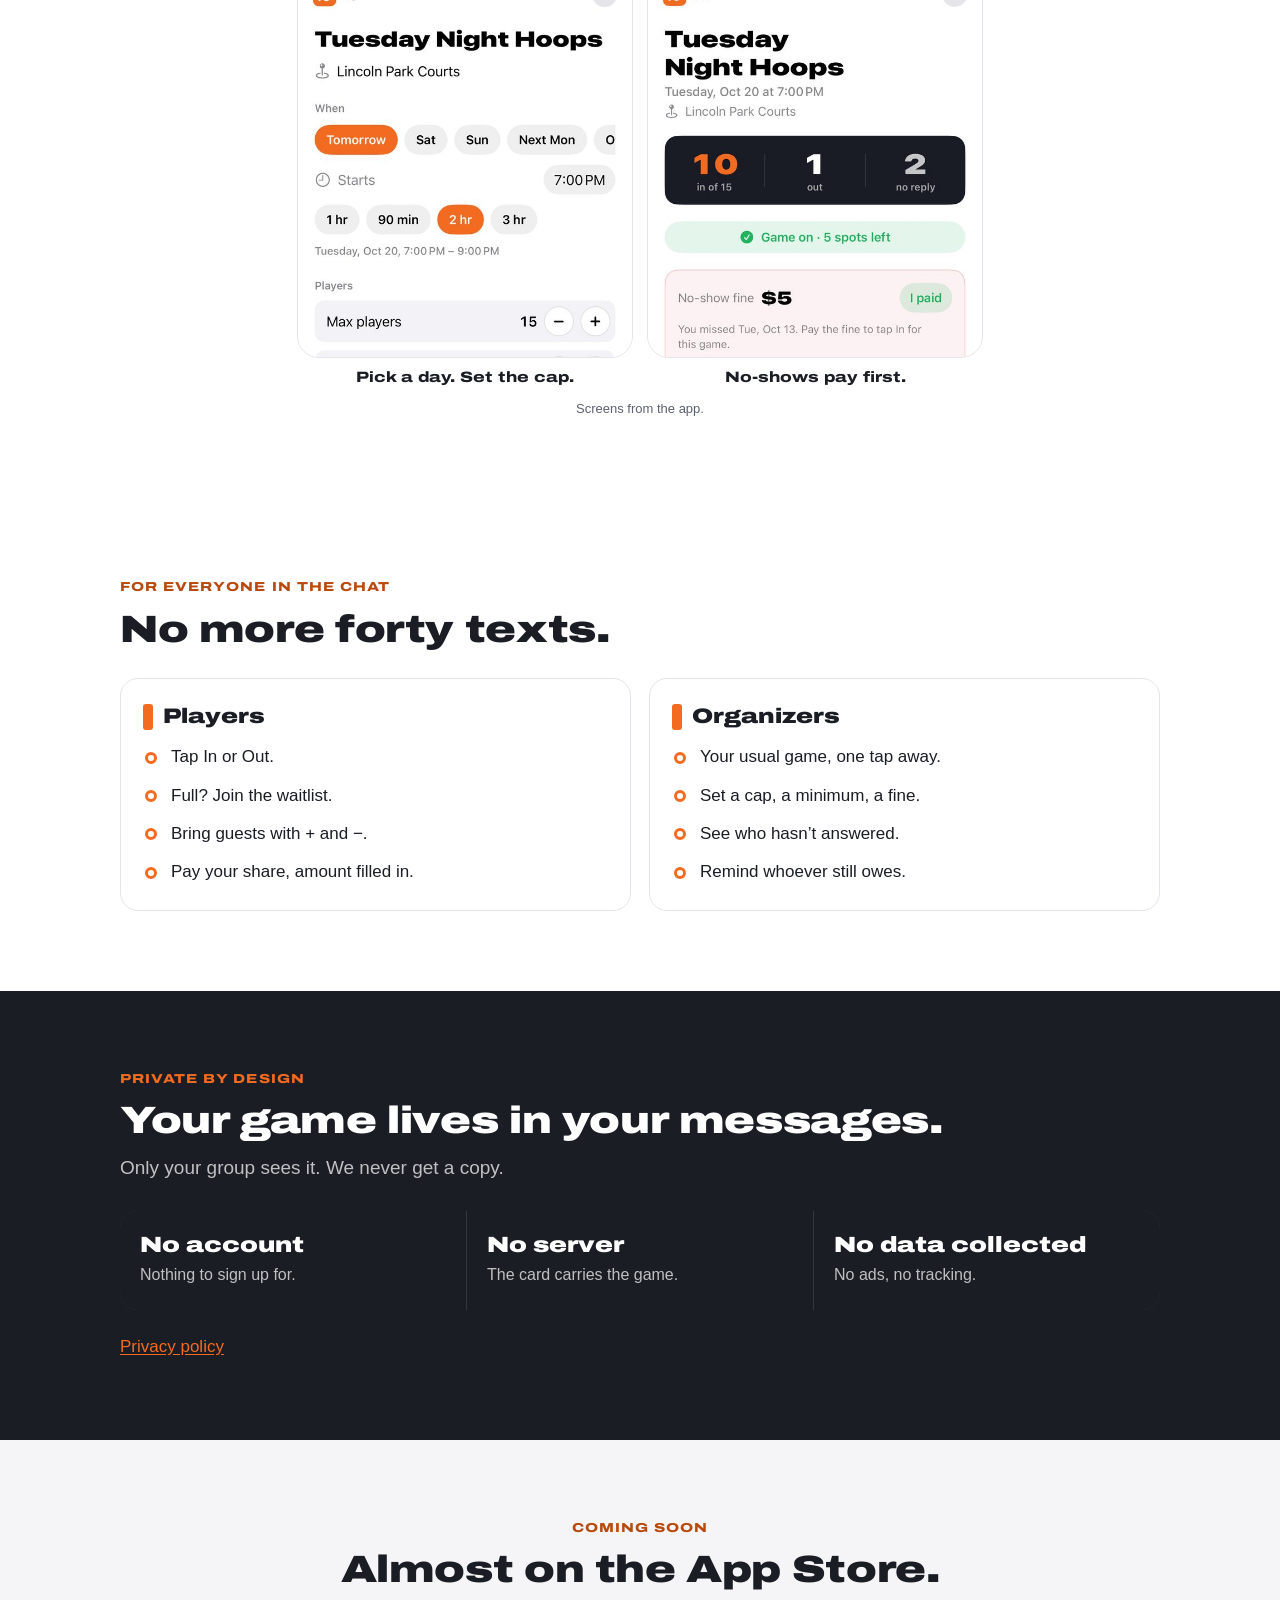
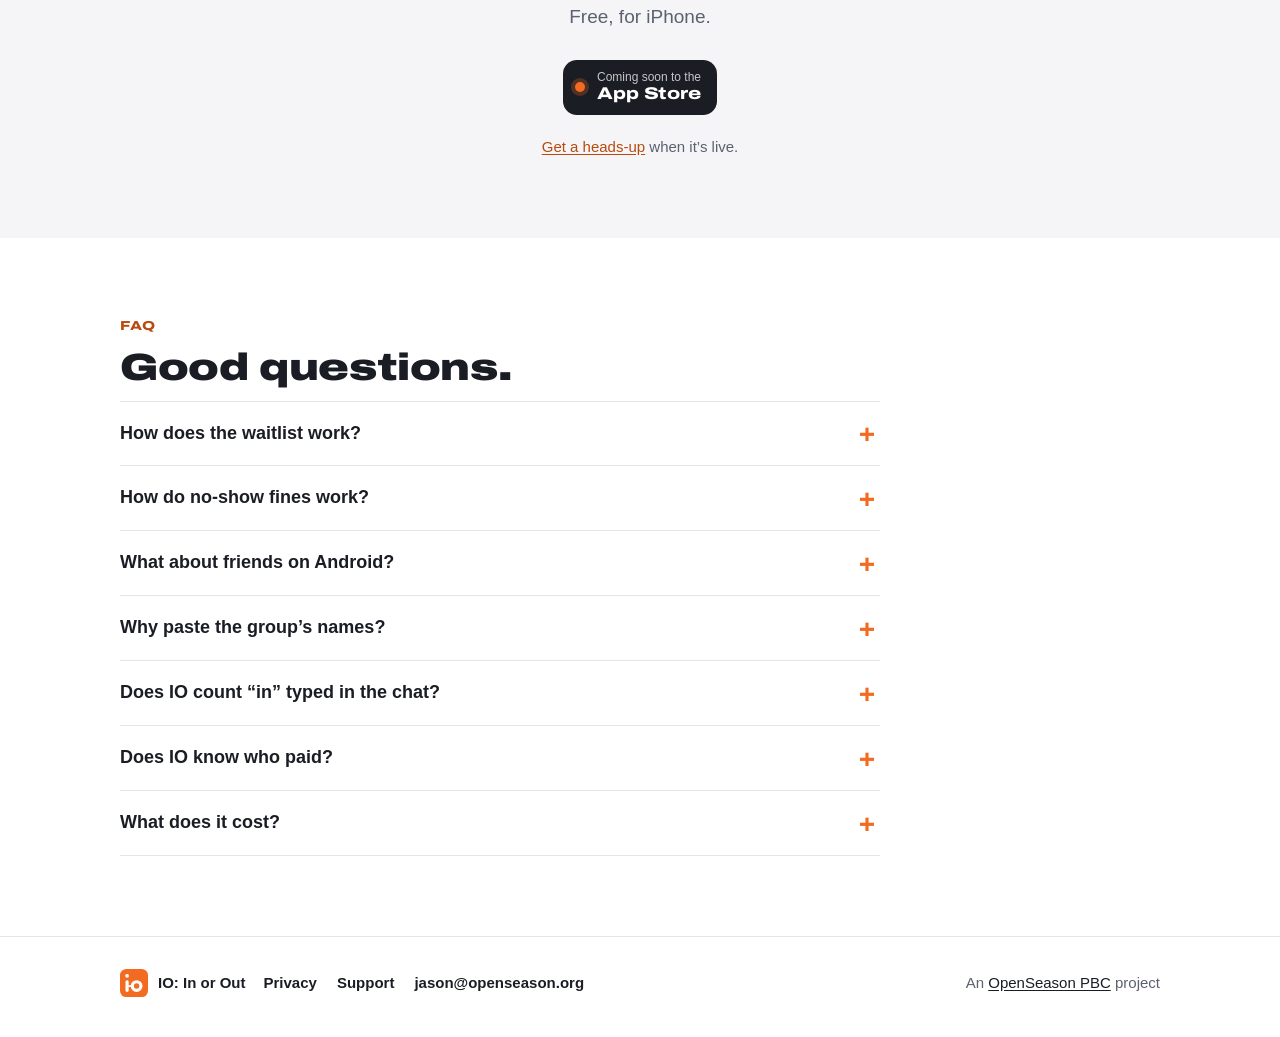
==== commit 9ff09011: "Waitlist: next in line is in; fines confirm; privacy for the fragment link and system calendar - Hom" ====
--- a/index.html
+++ b/index.html
@@ -97,13 +97,12 @@
     <ul class="feats">
       <li><b>Quick dates</b><span>Tonight, tomorrow, or next week. One tap.</span></li>
       <li><b>Player cap</b><span>Set a max. Extra Ins join the waitlist.</span></li>
-      <li><b>Claim or drop</b><span>Spot opens? Next in line gets a message to claim it.</span></li>
+      <li><b>Next in line is in</b><span>Someone drops? The next person moves in, and the card names them.</span></li>
       <li><b>Spots left</b><span>“Need 2 more” or “3 spots left,” right on the card.</span></li>
       <li><b>No-show fine</b><span>Skip a game, pay up before you tap In again.</span></li>
     </ul>
-    <div class="shots">
+    <div class="shots duo">
       <figure><img src="/assets/shots/pick.jpg" width="600" height="716" loading="lazy" alt="IO's new-game form: day chips for Tomorrow, Sat, Sun and Next Mon, a start time, Max players 15 and Needed to play 10."><figcaption>Pick a day. Set the cap.</figcaption></figure>
-      <figure><img src="/assets/shots/claim.jpg" width="600" height="716" loading="lazy" alt="A waitlisted player's card: A spot opened for you. Claim it by 11:15 AM, with Claim spot and Drop buttons."><figcaption>Claim it or pass.</figcaption></figure>
       <figure><img src="/assets/shots/fine.jpg" width="600" height="716" loading="lazy" alt="A player's card with a $5 no-show fine and Pay with Venmo and Pay with Cash App buttons in place of In."><figcaption>No-shows pay first.</figcaption></figure>
     </div>
     <p class="muted shots-note">Screens from the app.</p>
@@ -170,7 +169,7 @@
     <h2>Good questions.</h2>
     <div class="faq">
       <details><summary>How does the waitlist work?</summary>
-        <p>When a spot opens, the next person gets a message and 2 hours to claim it (30 minutes close to game time). If they don’t, it passes on.</p></details>
+        <p>Once the game is full, tapping In puts you in line. When someone drops, the next person is in, and the card’s message names them: “Ray, you’re in · Jordan dropped.”</p></details>
       <details><summary>How do no-show fines work?</summary>
         <p>The organizer marks who didn’t show. They pay the fine before they can tap In again in that group chat.</p></details>
       <details><summary>What about friends on Android?</summary>
--- a/assets/site.css
+++ b/assets/site.css
@@ -124,6 +124,7 @@
 .feats span { display: block; color: var(--muted); font-size: 16px; line-height: 1.4; }
 .shots { display: grid; gap: 14px; margin: 28px -20px 0; padding: 0 20px 6px; grid-auto-flow: column; grid-auto-columns: 74%; overflow-x: auto; scroll-snap-type: x mandatory; -webkit-overflow-scrolling: touch; }
 @media (min-width: 700px) { .shots { grid-auto-flow: row; grid-template-columns: repeat(3, 1fr); grid-auto-columns: auto; overflow: visible; margin: 32px 0 0; padding: 0; } }
+@media (min-width: 700px) { .shots.duo { grid-template-columns: repeat(2, 1fr); max-width: 66%; margin-left: auto; margin-right: auto; } }
 .shots figure { margin: 0; scroll-snap-align: start; }
 .shots img { width: 100%; height: auto; border-radius: 22px; border: 1px solid var(--line); background: #fff; }
 .shots figcaption { text-align: center; font: 800 15px/1.3 var(--jersey); font-stretch: 125%; margin-top: 10px; }
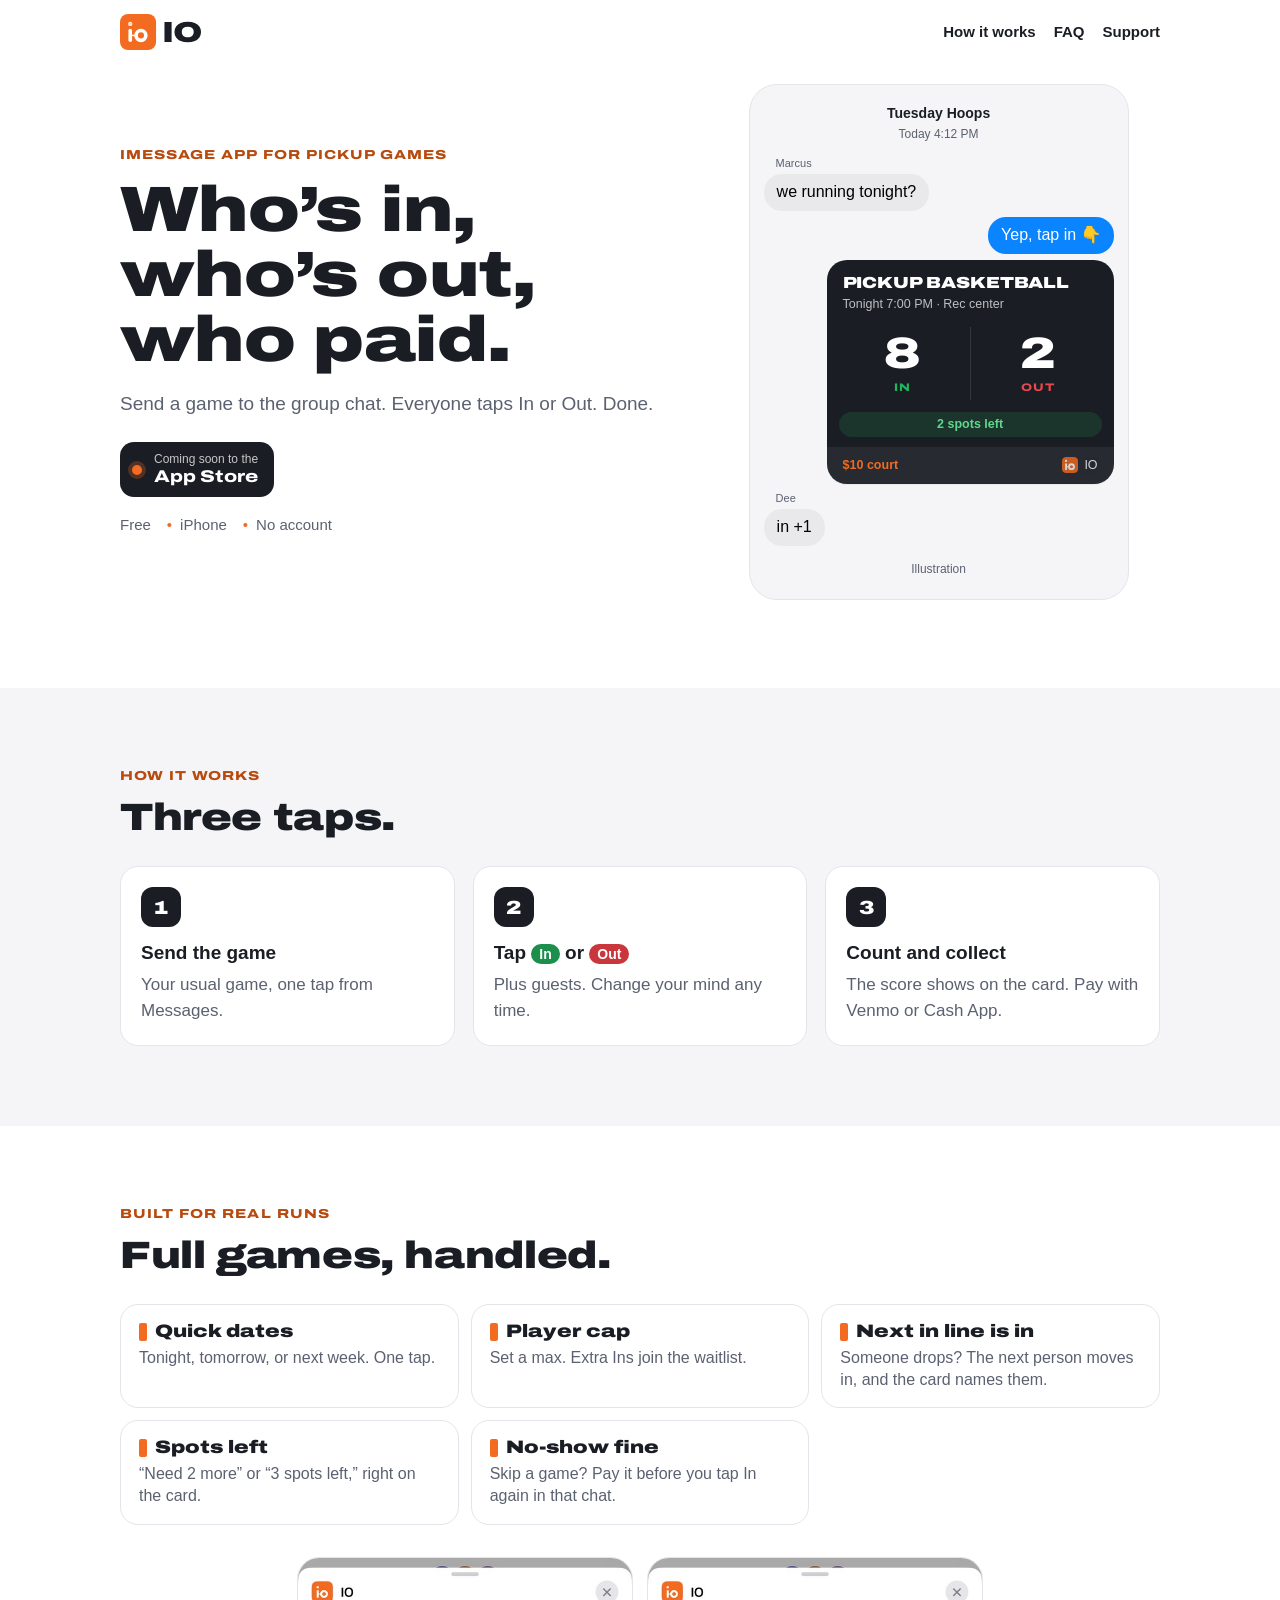
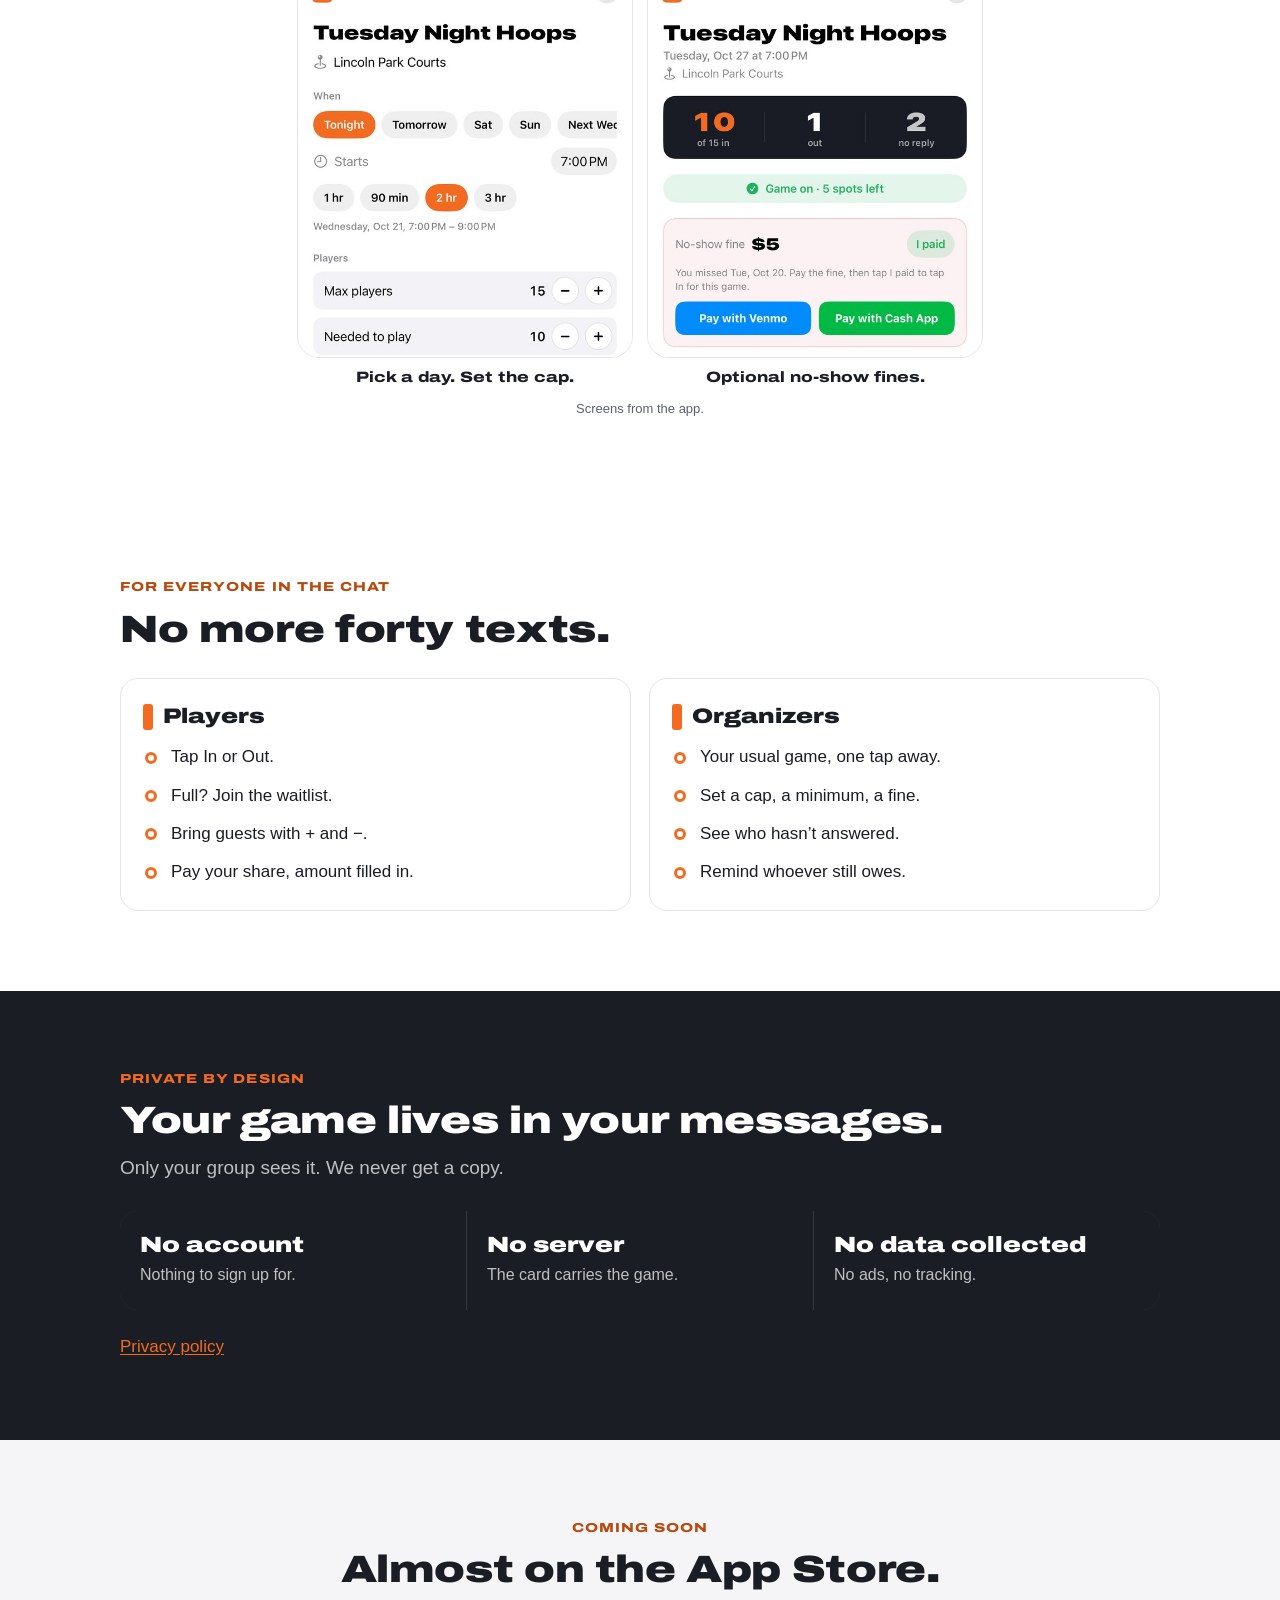
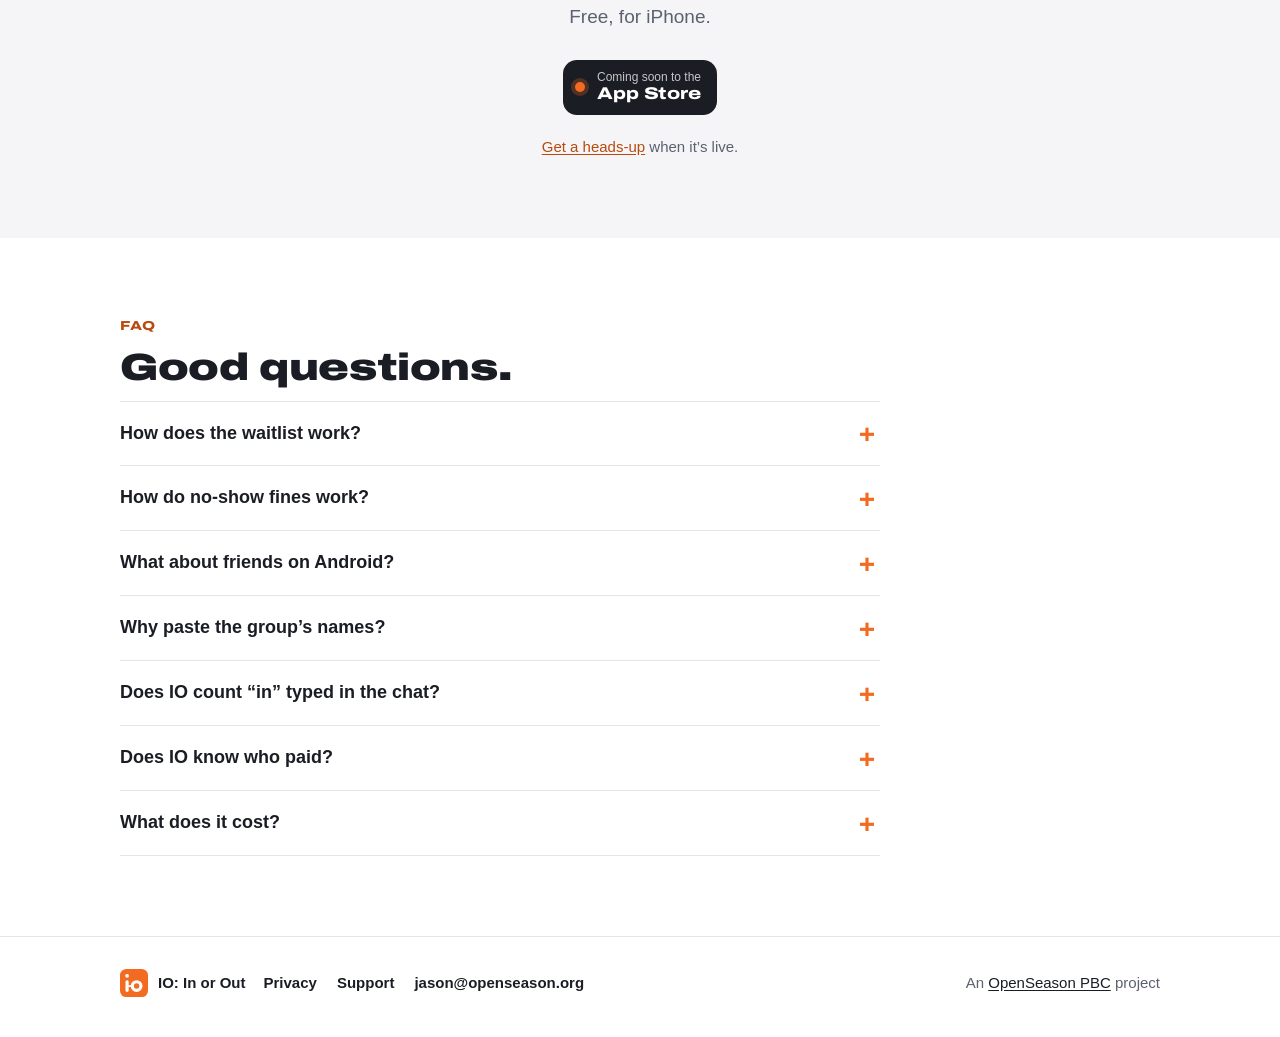
==== commit 873ca00f: "Site: re-crop pick/fine from the new screenshots, lighter fine copy, drop unused claim.jpg" ====
--- a/index.html
+++ b/index.html
@@ -99,11 +99,11 @@
       <li><b>Player cap</b><span>Set a max. Extra Ins join the waitlist.</span></li>
       <li><b>Next in line is in</b><span>Someone drops? The next person moves in, and the card names them.</span></li>
       <li><b>Spots left</b><span>“Need 2 more” or “3 spots left,” right on the card.</span></li>
-      <li><b>No-show fine</b><span>Skip a game, pay up before you tap In again.</span></li>
+      <li><b>No-show fine</b><span>Skip a game? Pay it before you tap In again in that chat.</span></li>
     </ul>
     <div class="shots duo">
-      <figure><img src="/assets/shots/pick.jpg" width="600" height="716" loading="lazy" alt="IO's new-game form: day chips for Tomorrow, Sat, Sun and Next Mon, a start time, Max players 15 and Needed to play 10."><figcaption>Pick a day. Set the cap.</figcaption></figure>
-      <figure><img src="/assets/shots/fine.jpg" width="600" height="716" loading="lazy" alt="A player's card with a $5 no-show fine and Pay with Venmo and Pay with Cash App buttons in place of In."><figcaption>No-shows pay first.</figcaption></figure>
+      <figure><img src="/assets/shots/pick.jpg" width="600" height="716" loading="lazy" alt="IO's new-game form: day chips for Tonight, Tomorrow, Sat and Sun, a start time, Max players 15 and Needed to play 10."><figcaption>Pick a day. Set the cap.</figcaption></figure>
+      <figure><img src="/assets/shots/fine.jpg" width="600" height="716" loading="lazy" alt="A player's card with a $5 no-show fine and Pay with Venmo and Pay with Cash App buttons. Tapping I paid lets them tap In."><figcaption>Optional no-show fines.</figcaption></figure>
     </div>
     <p class="muted shots-note">Screens from the app.</p>
   </div>
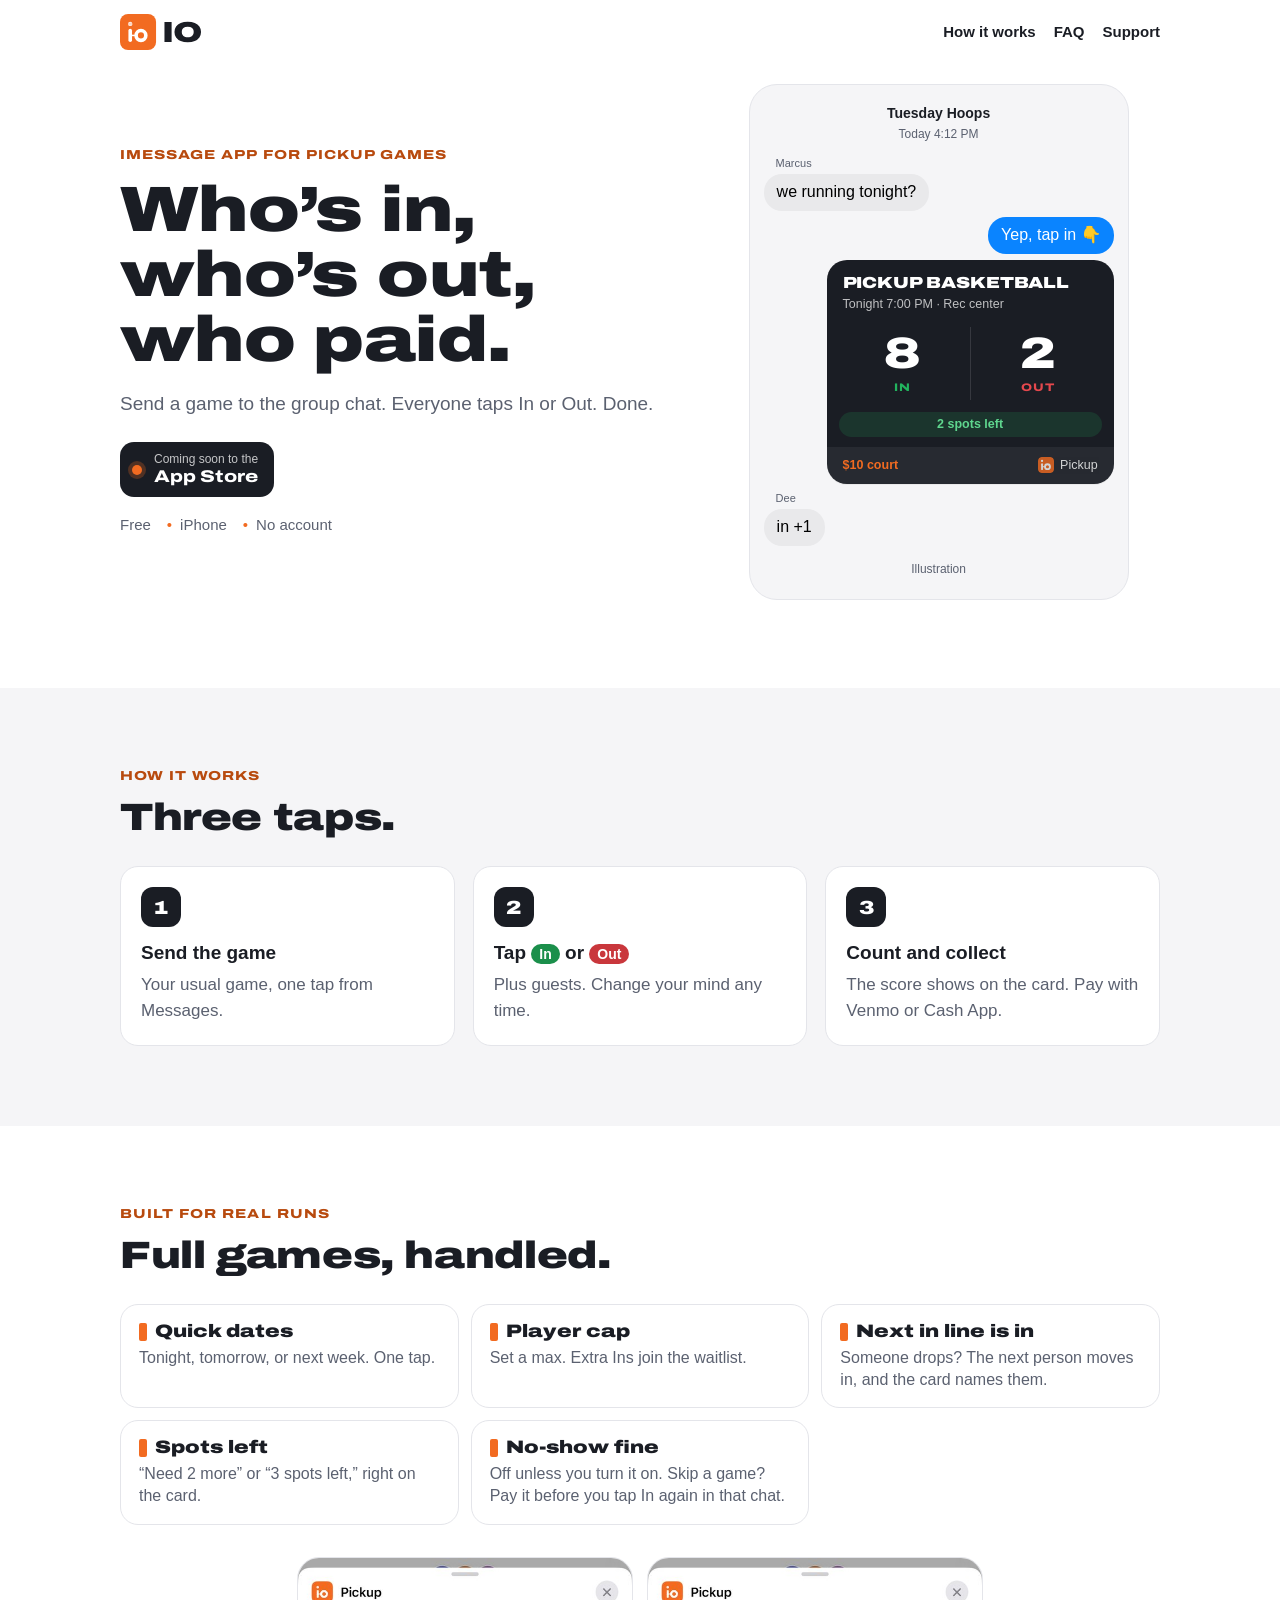
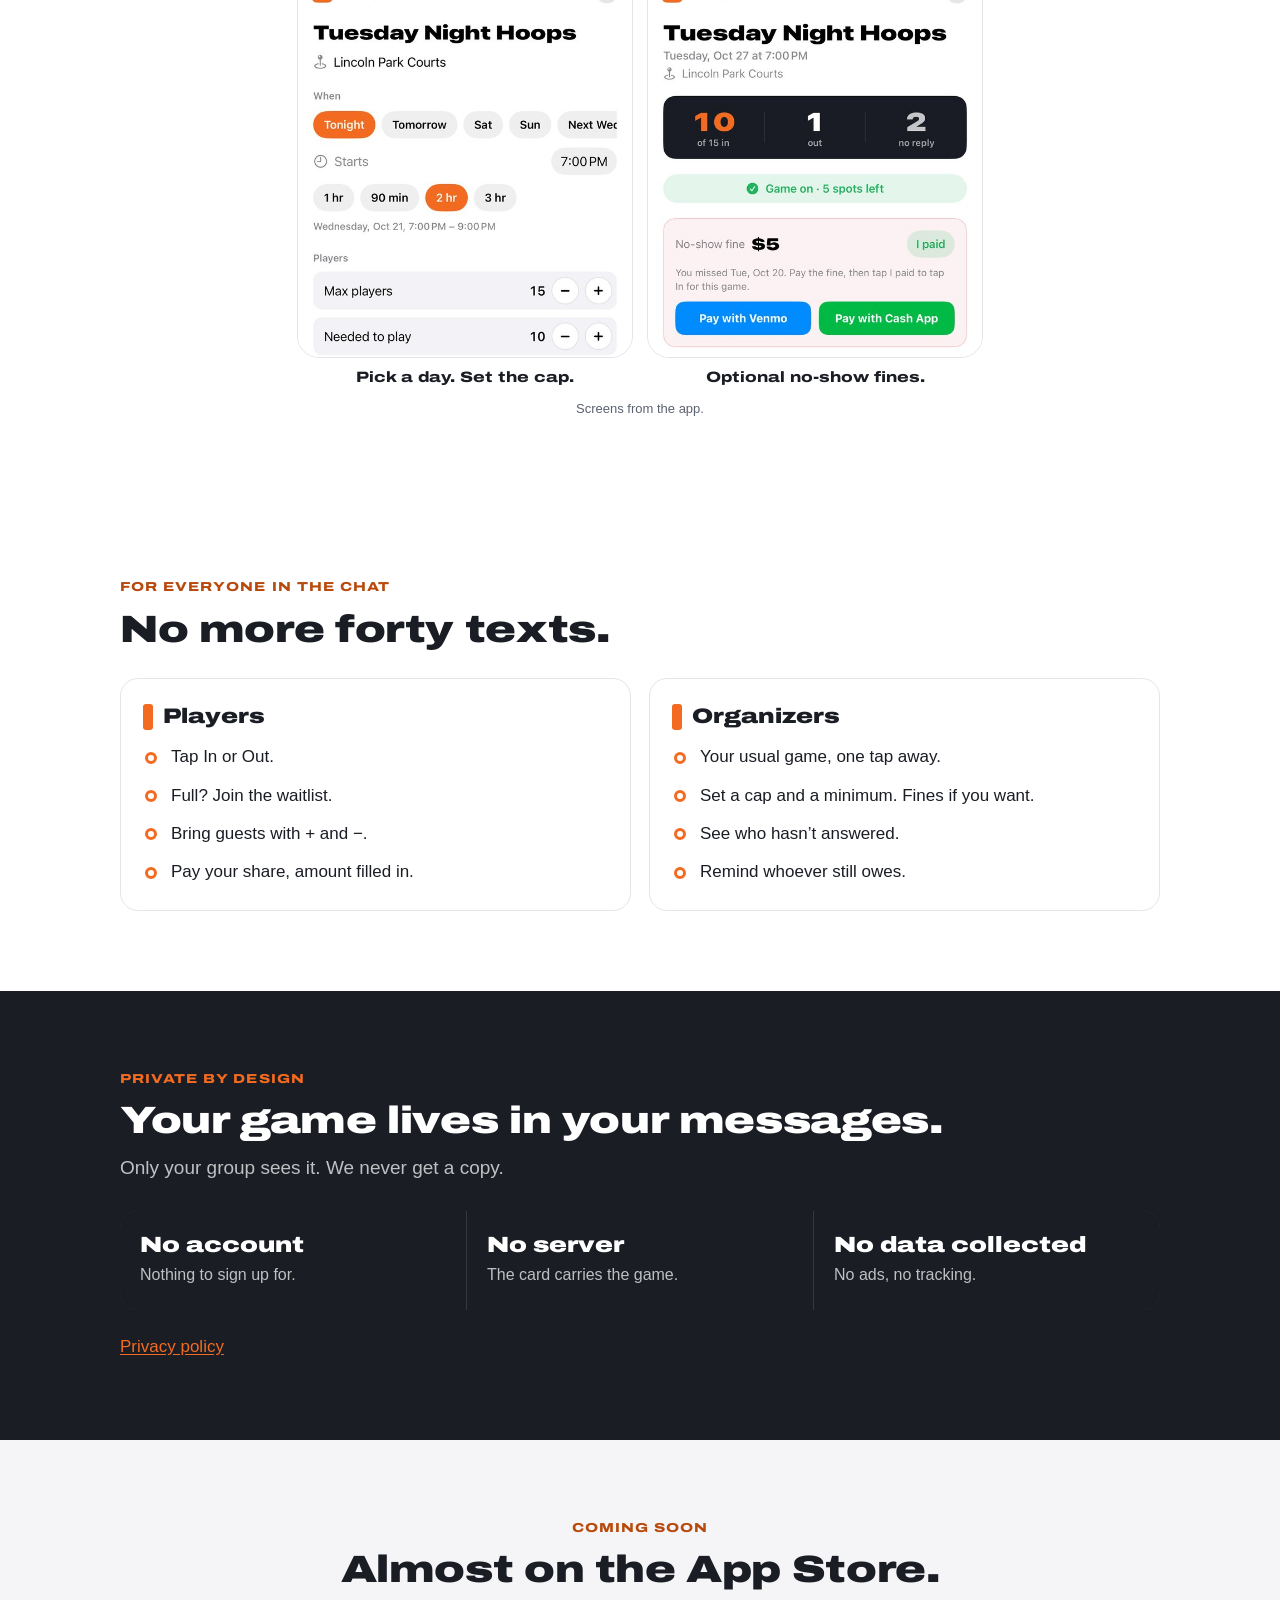
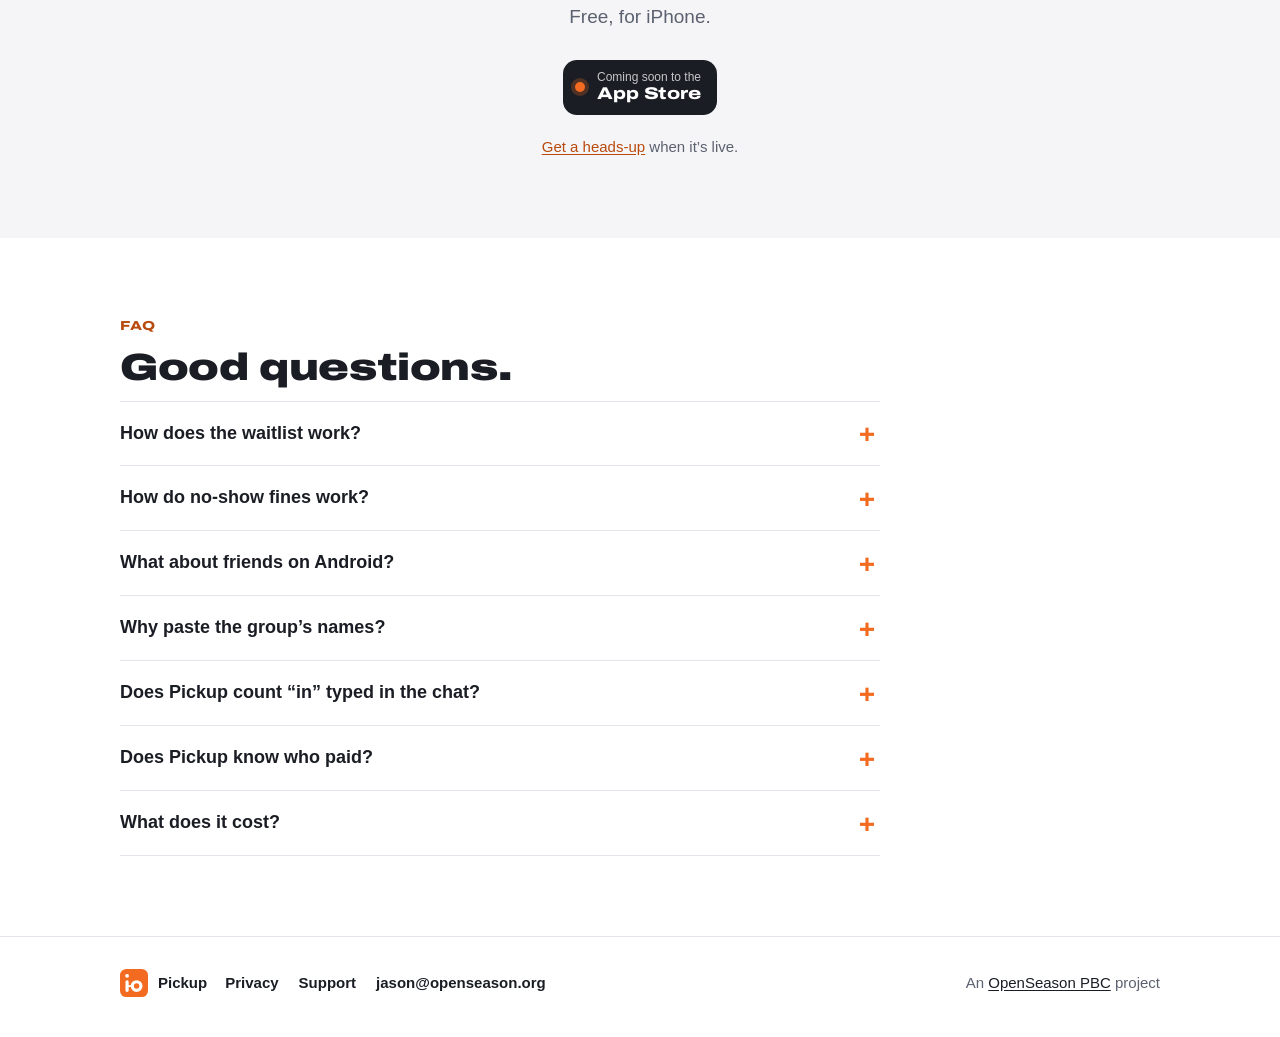
==== commit 0d8f76e1: "Site: name the app Pickup; fines are optional and off by default; new og image and screenshot crops" ====
--- a/index.html
+++ b/index.html
@@ -3,7 +3,7 @@
 <head>
 <meta charset="utf-8">
 <meta name="viewport" content="width=device-width, initial-scale=1, viewport-fit=cover">
-<title>IO: In or Out · Pickup games in iMessage</title>
+<title>Pickup · Who’s in, who’s out, who paid</title>
 <meta name="description" content="Who's in, who's out, who paid. A free iMessage app for pickup games. No account, no data collected.">
 <link rel="canonical" href="https://pickup.openseason.org/">
 <meta name="theme-color" content="#F26B21">
@@ -12,16 +12,16 @@
 <link rel="icon" href="/favicon.svg" type="image/svg+xml">
 <link rel="apple-touch-icon" href="/apple-touch-icon.png">
 <meta property="og:type" content="website">
-<meta property="og:site_name" content="IO">
-<meta property="og:title" content="IO: In or Out · Pickup games in iMessage">
+<meta property="og:site_name" content="Pickup">
+<meta property="og:title" content="Pickup · Who’s in, who’s out, who paid">
 <meta property="og:description" content="Who's in, who's out, who paid. A free iMessage app for pickup games. No account, no data collected.">
 <meta property="og:url" content="https://pickup.openseason.org/">
 <meta property="og:image" content="https://pickup.openseason.org/og-image.png">
 <meta property="og:image:width" content="1200">
 <meta property="og:image:height" content="630">
-<meta property="og:image:alt" content="IO: In or Out. Who's in, who's out, who paid. An iMessage app for pickup games.">
+<meta property="og:image:alt" content="Pickup. Who's in, who's out, who paid. An iMessage app for pickup games.">
 <meta name="twitter:card" content="summary_large_image">
-<meta name="twitter:title" content="IO: In or Out · Pickup games in iMessage">
+<meta name="twitter:title" content="Pickup · Who’s in, who’s out, who paid">
 <meta name="twitter:description" content="Who's in, who's out, who paid. A free iMessage app for pickup games. No account, no data collected.">
 <meta name="twitter:image" content="https://pickup.openseason.org/og-image.png">
 <link rel="preload" href="/fonts/archivo-expanded.woff2" as="font" type="font/woff2" crossorigin>
@@ -31,9 +31,9 @@
 <a class="skip" href="#main">Skip to content</a>
 <header class="top">
   <div class="wrap">
-    <a class="brand" href="/" aria-label="IO home">
-      <img class="logo-light" src="/logo.svg" alt="IO" width="270" height="120">
-      <img class="logo-dark" src="/logo-white.svg" alt="IO" width="270" height="120">
+    <a class="brand" href="/" aria-label="Pickup home">
+      <img class="logo-light" src="/logo.svg" alt="Pickup" width="270" height="120">
+      <img class="logo-dark" src="/logo-white.svg" alt="Pickup" width="270" height="120">
     </a>
     <nav aria-label="Main">
       <a class="hide-sm" href="/#how">How it works</a>
@@ -58,7 +58,7 @@
         <li>Free</li><li>iPhone</li><li>No account</li>
       </ul>
     </div>
-    <figure class="chat" role="img" aria-label="Illustration: an IO game card in a group chat showing 8 in and 2 out, 2 spots left, with $10 court money.">
+    <figure class="chat" role="img" aria-label="Illustration: a Pickup game card in a group chat showing 8 in and 2 out, 2 spots left, with $10 court money.">
       <div class="chat-head" aria-hidden="true"><b>Tuesday Hoops</b>Today 4:12 PM</div>
       <div aria-hidden="true">
         <div class="msg"><span class="who">Marcus</span><span class="bub">we running tonight?</span></div>
@@ -68,7 +68,7 @@
             <div class="bt"><div class="t">PICKUP BASKETBALL</div><div class="s">Tonight 7:00 PM · Rec center</div></div>
             <div class="score"><div class="in"><b>8</b><span>IN</span></div><div class="out"><b>2</b><span>OUT</span></div></div>
             <div class="bs">2 spots left</div>
-            <div class="bf"><span class="cost">$10 court</span><span class="app"><img src="/favicon.svg" alt="">IO</span></div>
+            <div class="bf"><span class="cost">$10 court</span><span class="app"><img src="/favicon.svg" alt="">Pickup</span></div>
           </div>
         </div>
         <div class="msg"><span class="who">Dee</span><span class="bub">in +1</span></div>
@@ -99,10 +99,10 @@
       <li><b>Player cap</b><span>Set a max. Extra Ins join the waitlist.</span></li>
       <li><b>Next in line is in</b><span>Someone drops? The next person moves in, and the card names them.</span></li>
       <li><b>Spots left</b><span>“Need 2 more” or “3 spots left,” right on the card.</span></li>
-      <li><b>No-show fine</b><span>Skip a game? Pay it before you tap In again in that chat.</span></li>
+      <li><b>No-show fine</b><span>Off unless you turn it on. Skip a game? Pay it before you tap In again in that chat.</span></li>
     </ul>
     <div class="shots duo">
-      <figure><img src="/assets/shots/pick.jpg" width="600" height="716" loading="lazy" alt="IO's new-game form: day chips for Tonight, Tomorrow, Sat and Sun, a start time, Max players 15 and Needed to play 10."><figcaption>Pick a day. Set the cap.</figcaption></figure>
+      <figure><img src="/assets/shots/pick.jpg" width="600" height="716" loading="lazy" alt="Pickup's new-game form: day chips for Tonight, Tomorrow, Sat and Sun, a start time, Max players 15 and Needed to play 10."><figcaption>Pick a day. Set the cap.</figcaption></figure>
       <figure><img src="/assets/shots/fine.jpg" width="600" height="716" loading="lazy" alt="A player's card with a $5 no-show fine and Pay with Venmo and Pay with Cash App buttons. Tapping I paid lets them tap In."><figcaption>Optional no-show fines.</figcaption></figure>
     </div>
     <p class="muted shots-note">Screens from the app.</p>
@@ -127,7 +127,7 @@
         <h3><span class="tag" aria-hidden="true"></span>Organizers</h3>
         <ul class="ticks">
           <li>Your usual game, one tap away.</li>
-          <li>Set a cap, a minimum, a fine.</li>
+          <li>Set a cap and a minimum. Fines if you want.</li>
           <li>See who hasn’t answered.</li>
           <li>Remind whoever still owes.</li>
         </ul>
@@ -171,24 +171,24 @@
       <details><summary>How does the waitlist work?</summary>
         <p>Once the game is full, tapping In puts you in line. When someone drops, the next person is in, and the card’s message names them: “Ray, you’re in · Jordan dropped.”</p></details>
       <details><summary>How do no-show fines work?</summary>
-        <p>The organizer marks who didn’t show. They pay the fine before they can tap In again in that group chat.</p></details>
+        <p>They’re optional and off unless the organizer turns them on for a game. The organizer marks who didn’t show, and they pay the fine before they can tap In again in that group chat.</p></details>
       <details><summary>What about friends on Android?</summary>
         <p>They can’t open the card. The roster and pay reminders go out as plain text, so they still see them.</p></details>
       <details><summary>Why paste the group’s names?</summary>
         <p>Messages doesn’t share names with apps. Paste them once to see who hasn’t answered.</p></details>
-      <details><summary>Does IO count “in” typed in the chat?</summary>
+      <details><summary>Does Pickup count “in” typed in the chat?</summary>
         <p>No, apps can’t read the chat. The organizer can mark that person In.</p></details>
-      <details><summary>Does IO know who paid?</summary>
-        <p>No. IO never touches money, so “paid” is self-reported.</p></details>
+      <details><summary>Does Pickup know who paid?</summary>
+        <p>No. Pickup never touches money, so “paid” is self-reported.</p></details>
       <details><summary>What does it cost?</summary>
-        <p>Nothing. IO is free, for iPhone.</p></details>
+        <p>Nothing. Pickup is free, for iPhone.</p></details>
     </div>
   </div>
 </section>
 </main>
 <footer>
   <div class="wrap">
-    <a class="mini" href="/"><img src="/favicon.svg" alt="" width="28" height="28">IO: In or Out</a>
+    <a class="mini" href="/"><img src="/favicon.svg" alt="" width="28" height="28">Pickup</a>
     <nav aria-label="Footer">
       <a href="/privacy/">Privacy</a>
       <a href="/support/">Support</a>
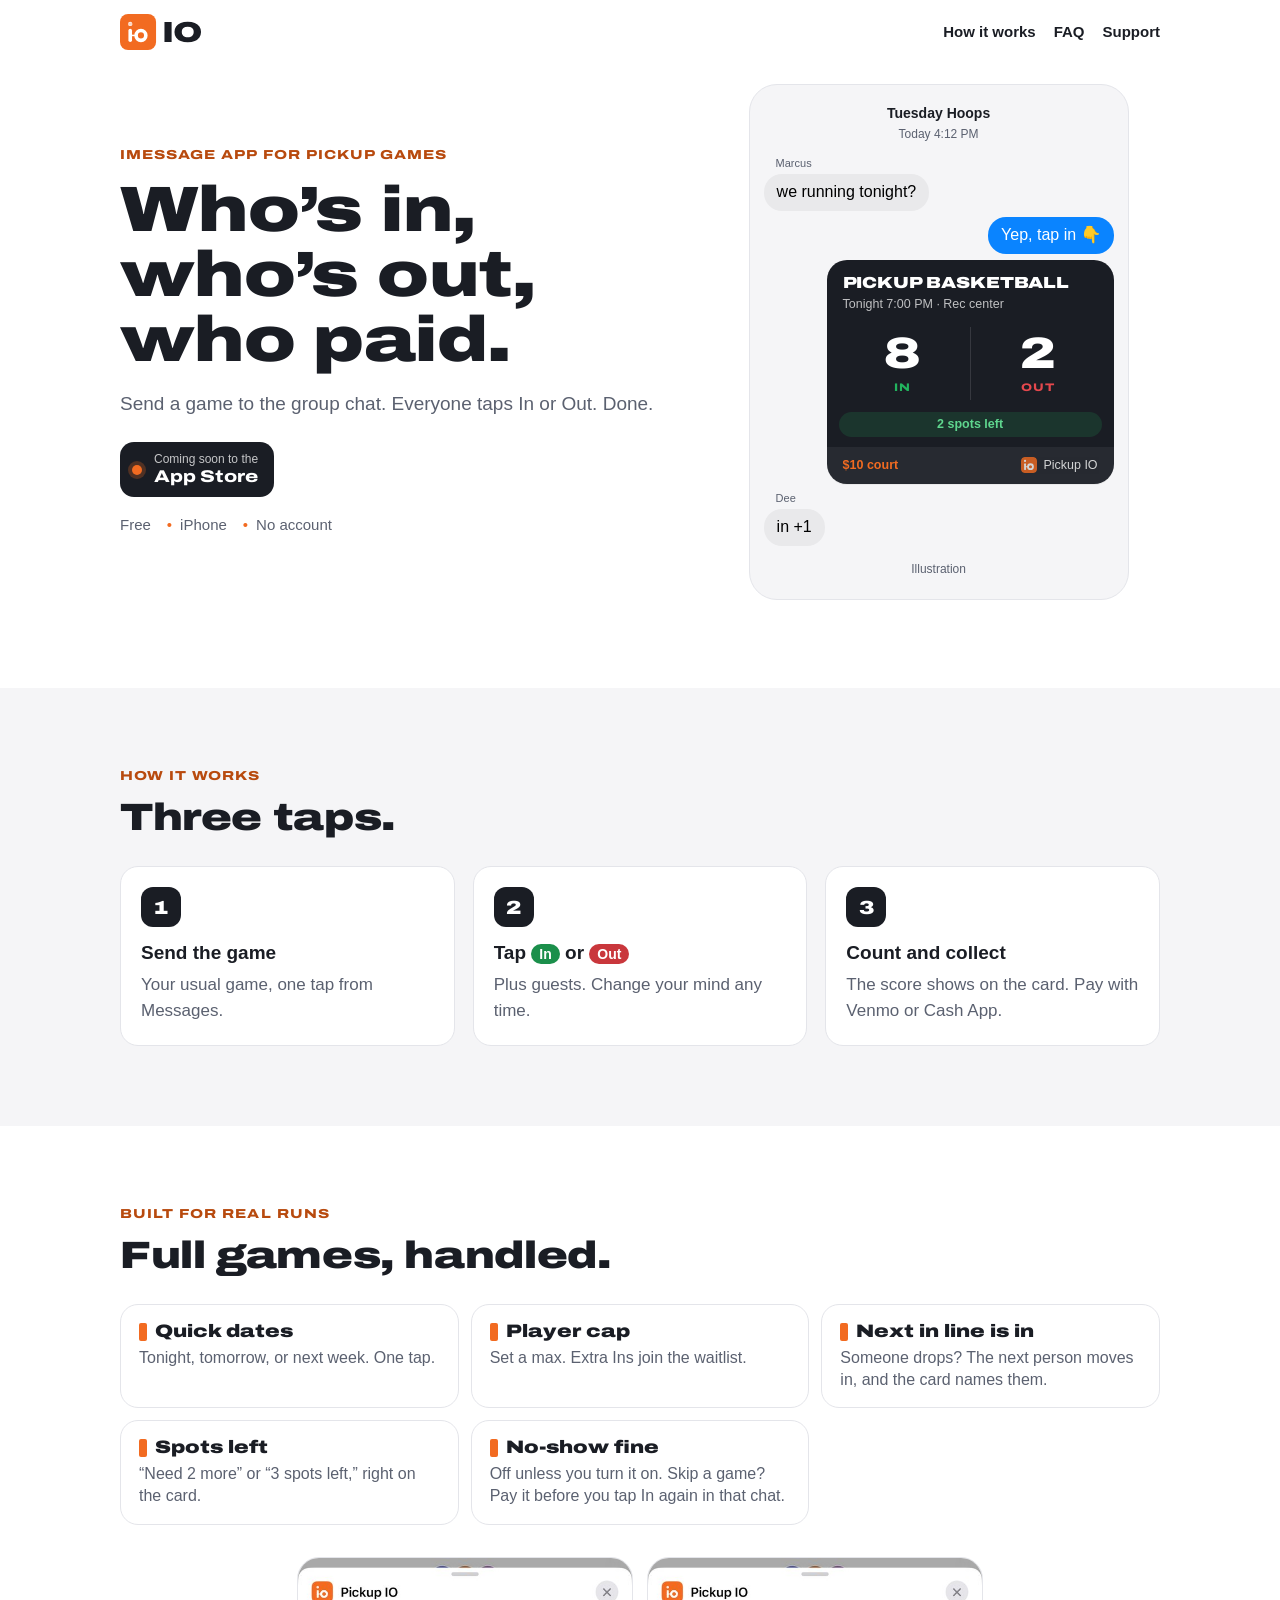
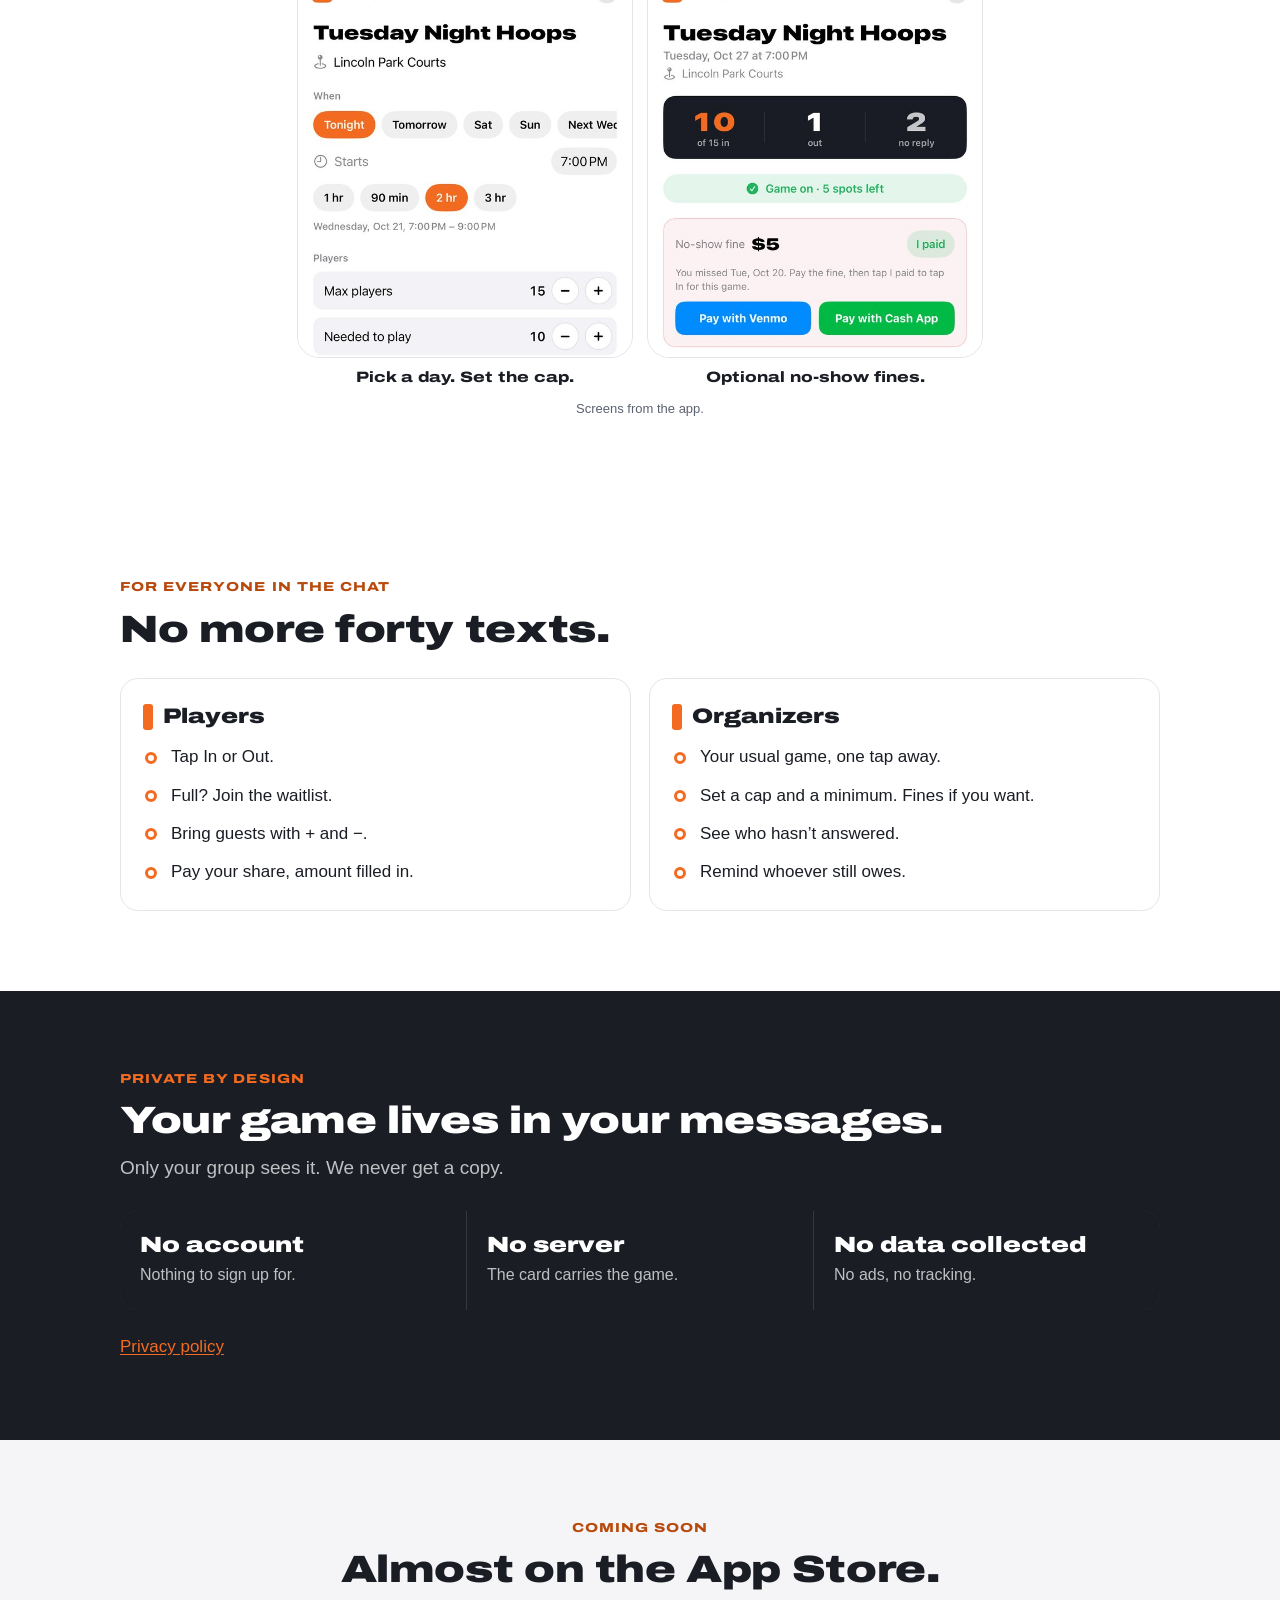
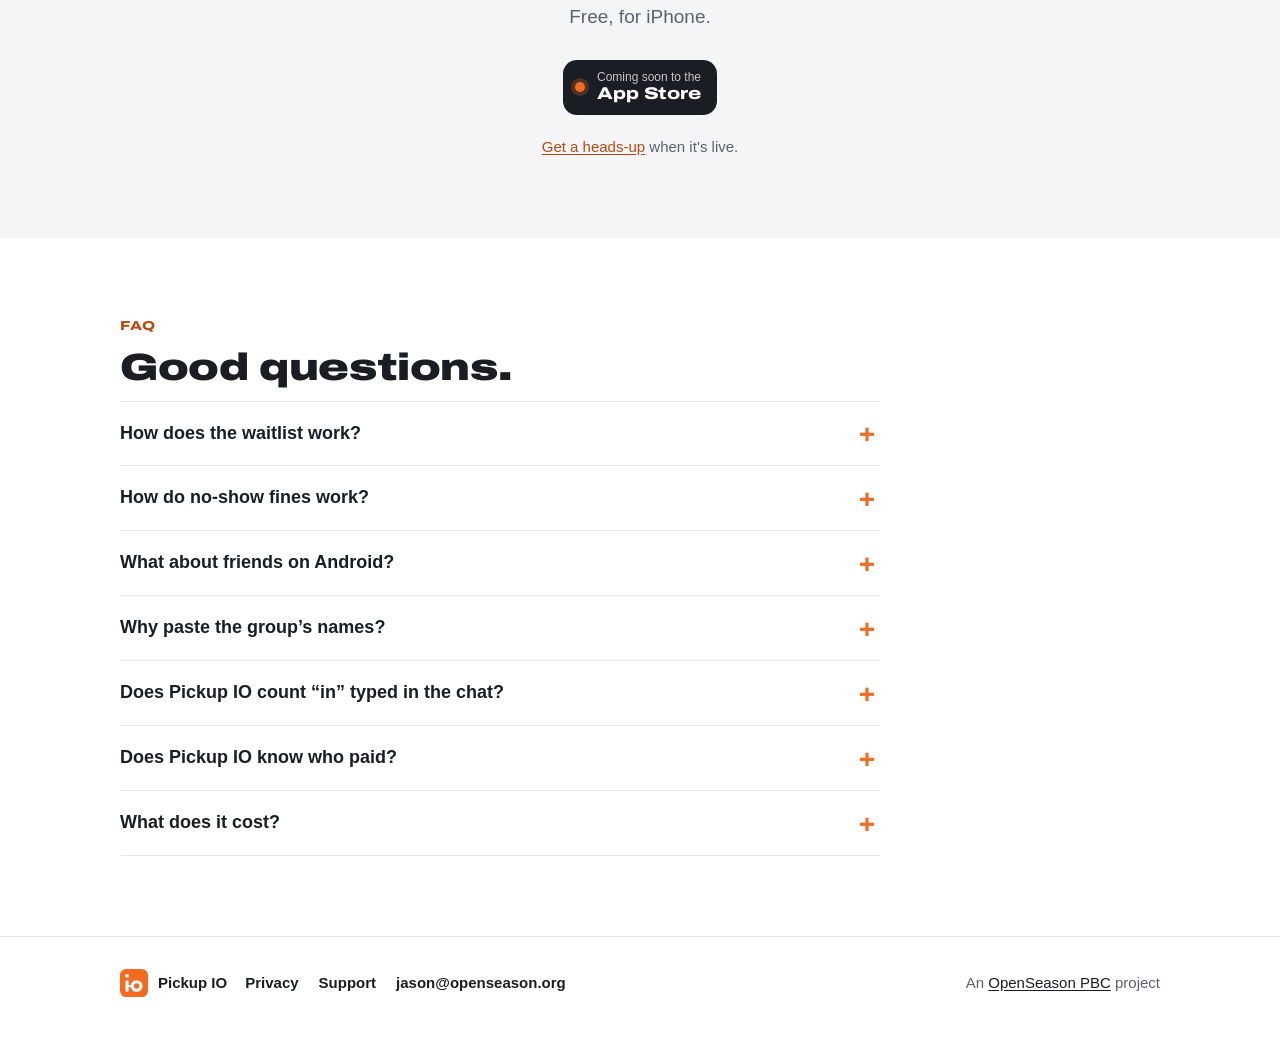
==== commit 8128d733: "Site: name the app Pickup IO (titles, tags, copy, og image, screenshot crops)" ====
--- a/index.html
+++ b/index.html
@@ -3,7 +3,7 @@
 <head>
 <meta charset="utf-8">
 <meta name="viewport" content="width=device-width, initial-scale=1, viewport-fit=cover">
-<title>Pickup · Who’s in, who’s out, who paid</title>
+<title>Pickup IO · Who’s in, who’s out, who paid</title>
 <meta name="description" content="Who's in, who's out, who paid. A free iMessage app for pickup games. No account, no data collected.">
 <link rel="canonical" href="https://pickup.openseason.org/">
 <meta name="theme-color" content="#F26B21">
@@ -12,16 +12,16 @@
 <link rel="icon" href="/favicon.svg" type="image/svg+xml">
 <link rel="apple-touch-icon" href="/apple-touch-icon.png">
 <meta property="og:type" content="website">
-<meta property="og:site_name" content="Pickup">
-<meta property="og:title" content="Pickup · Who’s in, who’s out, who paid">
+<meta property="og:site_name" content="Pickup IO">
+<meta property="og:title" content="Pickup IO · Who’s in, who’s out, who paid">
 <meta property="og:description" content="Who's in, who's out, who paid. A free iMessage app for pickup games. No account, no data collected.">
 <meta property="og:url" content="https://pickup.openseason.org/">
 <meta property="og:image" content="https://pickup.openseason.org/og-image.png">
 <meta property="og:image:width" content="1200">
 <meta property="og:image:height" content="630">
-<meta property="og:image:alt" content="Pickup. Who's in, who's out, who paid. An iMessage app for pickup games.">
+<meta property="og:image:alt" content="Pickup IO. Who's in, who's out, who paid. An iMessage app for pickup games.">
 <meta name="twitter:card" content="summary_large_image">
-<meta name="twitter:title" content="Pickup · Who’s in, who’s out, who paid">
+<meta name="twitter:title" content="Pickup IO · Who’s in, who’s out, who paid">
 <meta name="twitter:description" content="Who's in, who's out, who paid. A free iMessage app for pickup games. No account, no data collected.">
 <meta name="twitter:image" content="https://pickup.openseason.org/og-image.png">
 <link rel="preload" href="/fonts/archivo-expanded.woff2" as="font" type="font/woff2" crossorigin>
@@ -31,9 +31,9 @@
 <a class="skip" href="#main">Skip to content</a>
 <header class="top">
   <div class="wrap">
-    <a class="brand" href="/" aria-label="Pickup home">
-      <img class="logo-light" src="/logo.svg" alt="Pickup" width="270" height="120">
-      <img class="logo-dark" src="/logo-white.svg" alt="Pickup" width="270" height="120">
+    <a class="brand" href="/" aria-label="Pickup IO home">
+      <img class="logo-light" src="/logo.svg" alt="Pickup IO" width="270" height="120">
+      <img class="logo-dark" src="/logo-white.svg" alt="Pickup IO" width="270" height="120">
     </a>
     <nav aria-label="Main">
       <a class="hide-sm" href="/#how">How it works</a>
@@ -58,7 +58,7 @@
         <li>Free</li><li>iPhone</li><li>No account</li>
       </ul>
     </div>
-    <figure class="chat" role="img" aria-label="Illustration: a Pickup game card in a group chat showing 8 in and 2 out, 2 spots left, with $10 court money.">
+    <figure class="chat" role="img" aria-label="Illustration: a Pickup IO game card in a group chat showing 8 in and 2 out, 2 spots left, with $10 court money.">
       <div class="chat-head" aria-hidden="true"><b>Tuesday Hoops</b>Today 4:12 PM</div>
       <div aria-hidden="true">
         <div class="msg"><span class="who">Marcus</span><span class="bub">we running tonight?</span></div>
@@ -68,7 +68,7 @@
             <div class="bt"><div class="t">PICKUP BASKETBALL</div><div class="s">Tonight 7:00 PM · Rec center</div></div>
             <div class="score"><div class="in"><b>8</b><span>IN</span></div><div class="out"><b>2</b><span>OUT</span></div></div>
             <div class="bs">2 spots left</div>
-            <div class="bf"><span class="cost">$10 court</span><span class="app"><img src="/favicon.svg" alt="">Pickup</span></div>
+            <div class="bf"><span class="cost">$10 court</span><span class="app"><img src="/favicon.svg" alt="">Pickup IO</span></div>
           </div>
         </div>
         <div class="msg"><span class="who">Dee</span><span class="bub">in +1</span></div>
@@ -102,7 +102,7 @@
       <li><b>No-show fine</b><span>Off unless you turn it on. Skip a game? Pay it before you tap In again in that chat.</span></li>
     </ul>
     <div class="shots duo">
-      <figure><img src="/assets/shots/pick.jpg" width="600" height="716" loading="lazy" alt="Pickup's new-game form: day chips for Tonight, Tomorrow, Sat and Sun, a start time, Max players 15 and Needed to play 10."><figcaption>Pick a day. Set the cap.</figcaption></figure>
+      <figure><img src="/assets/shots/pick.jpg" width="600" height="716" loading="lazy" alt="Pickup IO's new-game form: day chips for Tonight, Tomorrow, Sat and Sun, a start time, Max players 15 and Needed to play 10."><figcaption>Pick a day. Set the cap.</figcaption></figure>
       <figure><img src="/assets/shots/fine.jpg" width="600" height="716" loading="lazy" alt="A player's card with a $5 no-show fine and Pay with Venmo and Pay with Cash App buttons. Tapping I paid lets them tap In."><figcaption>Optional no-show fines.</figcaption></figure>
     </div>
     <p class="muted shots-note">Screens from the app.</p>
@@ -176,19 +176,19 @@
         <p>They can’t open the card. The roster and pay reminders go out as plain text, so they still see them.</p></details>
       <details><summary>Why paste the group’s names?</summary>
         <p>Messages doesn’t share names with apps. Paste them once to see who hasn’t answered.</p></details>
-      <details><summary>Does Pickup count “in” typed in the chat?</summary>
+      <details><summary>Does Pickup IO count “in” typed in the chat?</summary>
         <p>No, apps can’t read the chat. The organizer can mark that person In.</p></details>
-      <details><summary>Does Pickup know who paid?</summary>
-        <p>No. Pickup never touches money, so “paid” is self-reported.</p></details>
+      <details><summary>Does Pickup IO know who paid?</summary>
+        <p>No. Pickup IO never touches money, so “paid” is self-reported.</p></details>
       <details><summary>What does it cost?</summary>
-        <p>Nothing. Pickup is free, for iPhone.</p></details>
+        <p>Nothing. Pickup IO is free, for iPhone.</p></details>
     </div>
   </div>
 </section>
 </main>
 <footer>
   <div class="wrap">
-    <a class="mini" href="/"><img src="/favicon.svg" alt="" width="28" height="28">Pickup</a>
+    <a class="mini" href="/"><img src="/favicon.svg" alt="" width="28" height="28">Pickup IO</a>
     <nav aria-label="Footer">
       <a href="/privacy/">Privacy</a>
       <a href="/support/">Support</a>
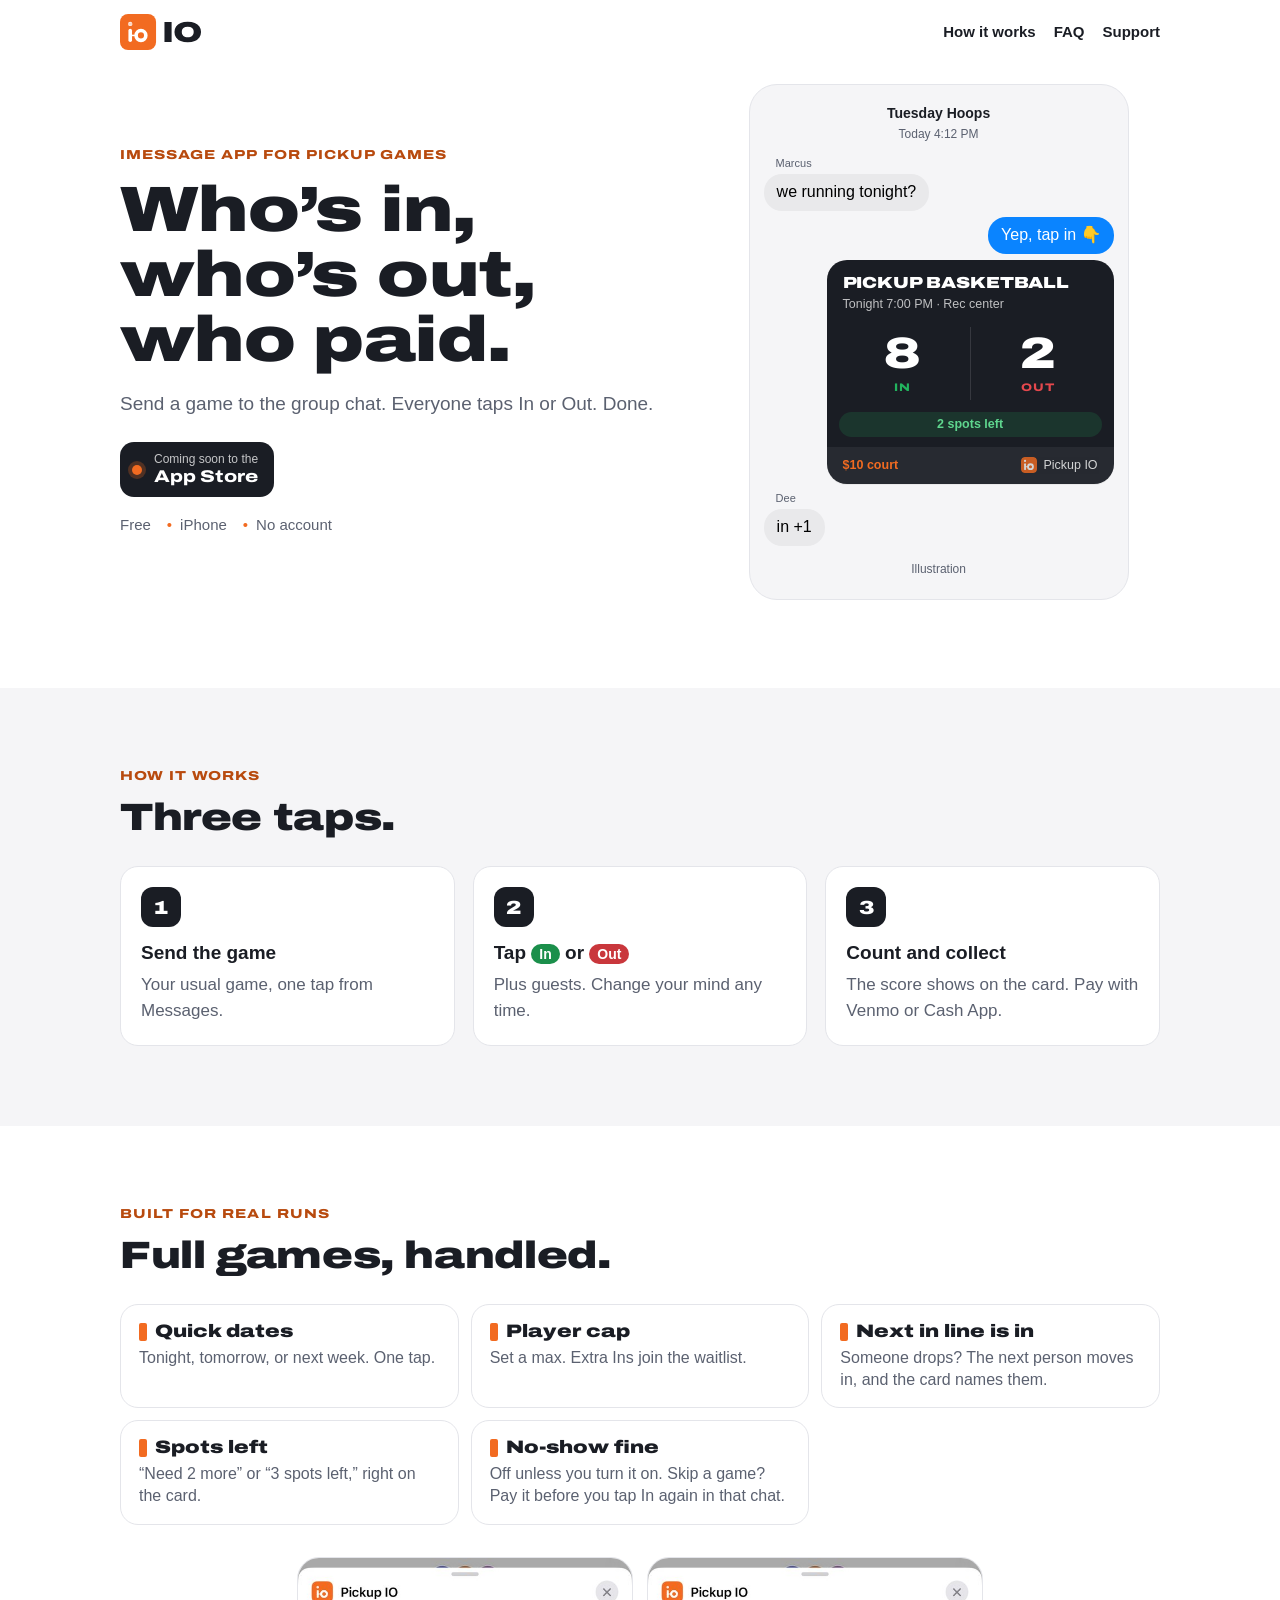
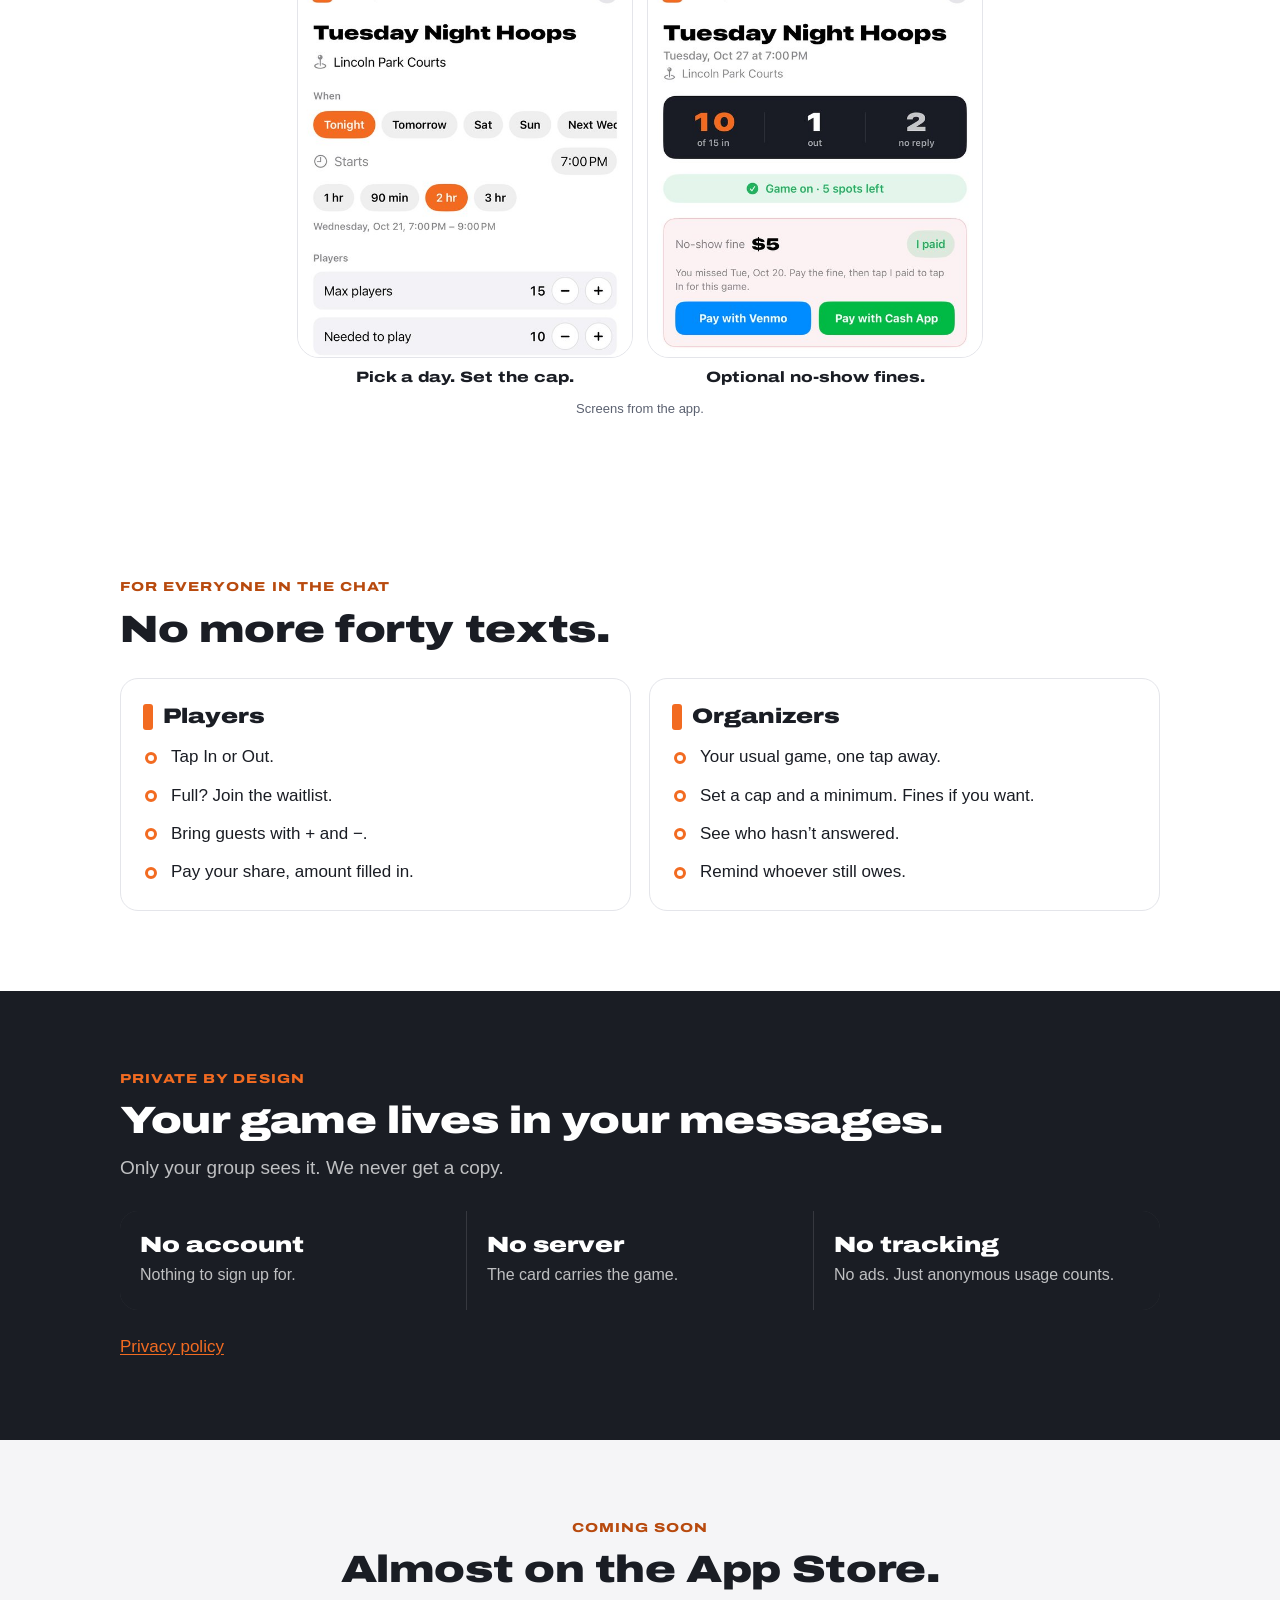
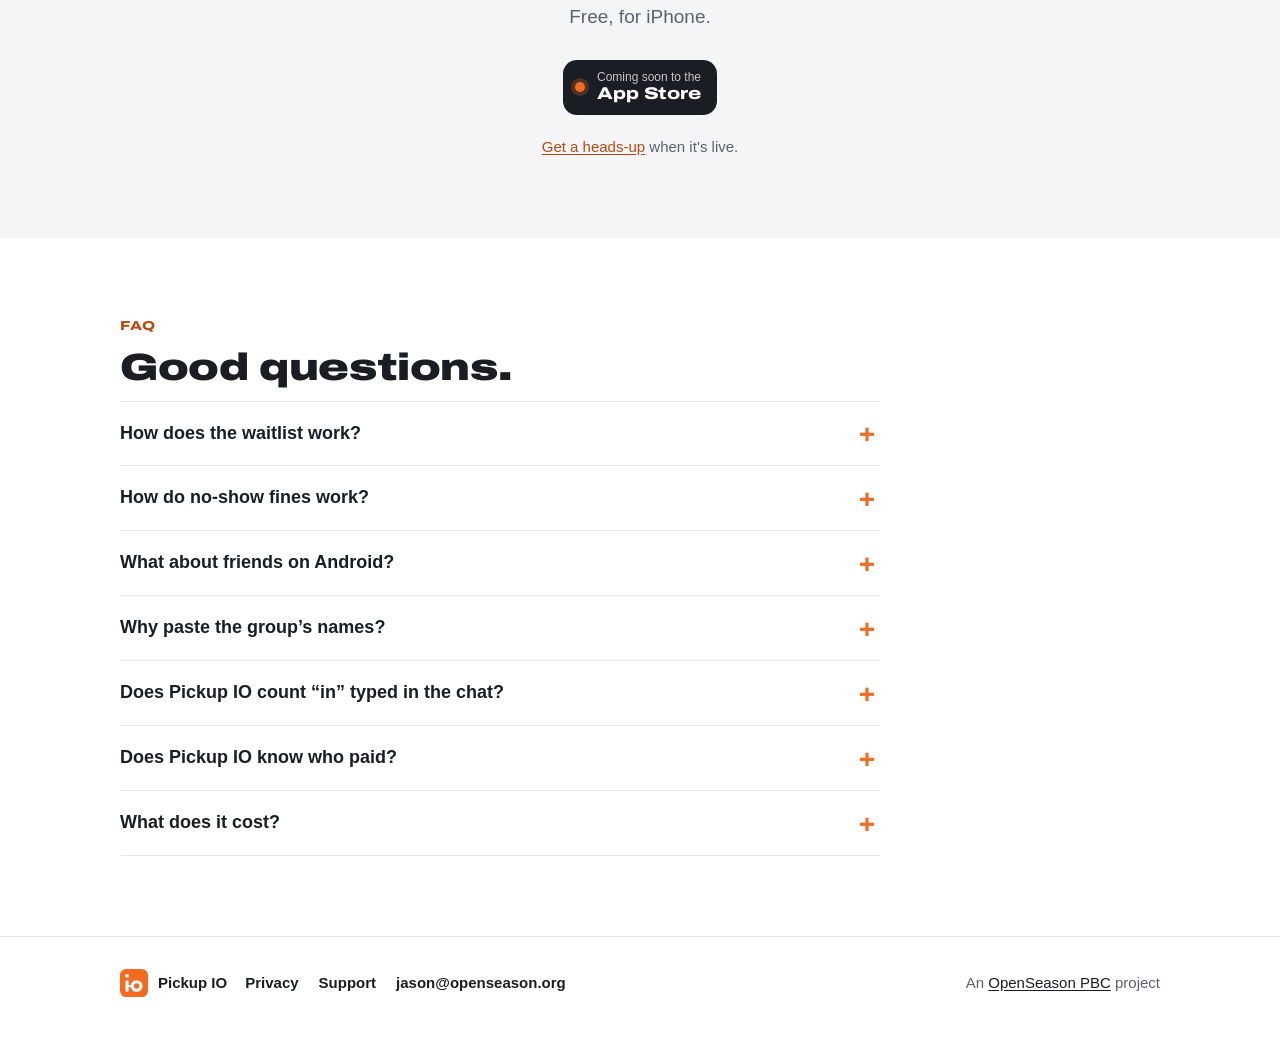
==== commit f4cddab6: "Privacy: disclose anonymous TelemetryDeck usage counts; drop 'no data collected' claims" ====
--- a/index.html
+++ b/index.html
@@ -4,7 +4,7 @@
 <meta charset="utf-8">
 <meta name="viewport" content="width=device-width, initial-scale=1, viewport-fit=cover">
 <title>Pickup IO · Who’s in, who’s out, who paid</title>
-<meta name="description" content="Who's in, who's out, who paid. A free iMessage app for pickup games. No account, no data collected.">
+<meta name="description" content="Who's in, who's out, who paid. A free iMessage app for pickup games. No account, no tracking.">
 <link rel="canonical" href="https://pickup.openseason.org/">
 <meta name="theme-color" content="#F26B21">
 <meta name="color-scheme" content="light dark">
@@ -14,7 +14,7 @@
 <meta property="og:type" content="website">
 <meta property="og:site_name" content="Pickup IO">
 <meta property="og:title" content="Pickup IO · Who’s in, who’s out, who paid">
-<meta property="og:description" content="Who's in, who's out, who paid. A free iMessage app for pickup games. No account, no data collected.">
+<meta property="og:description" content="Who's in, who's out, who paid. A free iMessage app for pickup games. No account, no tracking.">
 <meta property="og:url" content="https://pickup.openseason.org/">
 <meta property="og:image" content="https://pickup.openseason.org/og-image.png">
 <meta property="og:image:width" content="1200">
@@ -22,7 +22,7 @@
 <meta property="og:image:alt" content="Pickup IO. Who's in, who's out, who paid. An iMessage app for pickup games.">
 <meta name="twitter:card" content="summary_large_image">
 <meta name="twitter:title" content="Pickup IO · Who’s in, who’s out, who paid">
-<meta name="twitter:description" content="Who's in, who's out, who paid. A free iMessage app for pickup games. No account, no data collected.">
+<meta name="twitter:description" content="Who's in, who's out, who paid. A free iMessage app for pickup games. No account, no tracking.">
 <meta name="twitter:image" content="https://pickup.openseason.org/og-image.png">
 <link rel="preload" href="/fonts/archivo-expanded.woff2" as="font" type="font/woff2" crossorigin>
 <link rel="stylesheet" href="/assets/site.css">
@@ -144,7 +144,7 @@
     <div class="trio">
       <div><b>No account</b><p>Nothing to sign up for.</p></div>
       <div><b>No server</b><p>The card carries the game.</p></div>
-      <div><b>No data collected</b><p>No ads, no tracking.</p></div>
+      <div><b>No tracking</b><p>No ads. Just anonymous usage counts.</p></div>
     </div>
     <p style="margin:0"><a href="/privacy/">Privacy policy</a></p>
   </div>
